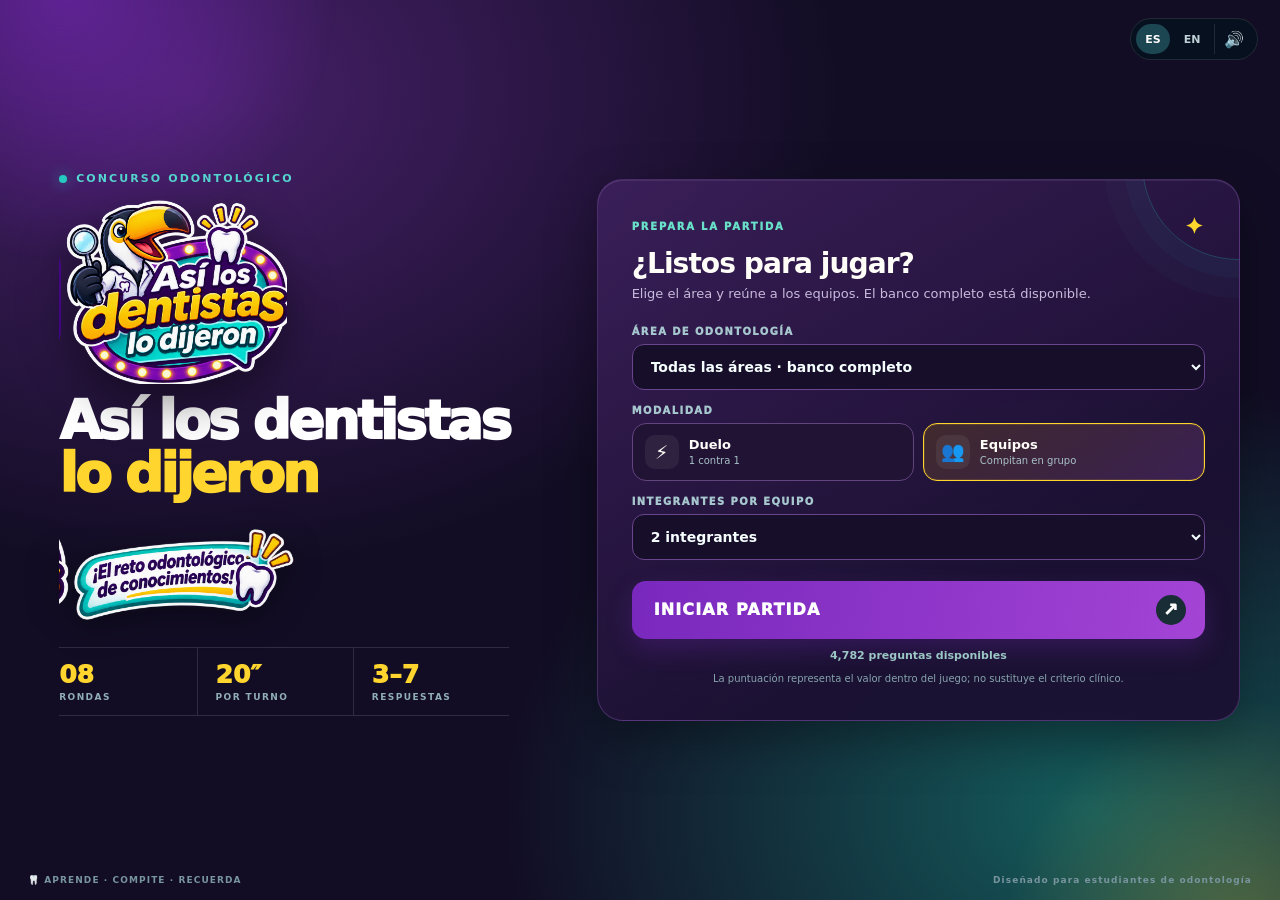
==== app/src/main/assets/index.html @ 3001913d "Use the integrated game faceoff controller" ====
<!doctype html>
<html lang="es">
<head>
  <meta charset="utf-8">
  <meta name="viewport" content="width=device-width,initial-scale=1,viewport-fit=cover">
  <meta name="theme-color" content="#071824">
  <title>Así los dentistas lo dijeron</title>
  <link rel="stylesheet" href="style.css">
</head>
<body>
  <div class="languageSwitch" aria-label="Idioma y narración">
    <button type="button" data-lang="es" aria-label="Español">ES</button>
    <button type="button" data-lang="en" aria-label="English">EN</button>
    <button id="voiceToggle" class="voiceToggle" type="button" aria-label="Activar o silenciar narradora" title="Narradora">🔊</button>
  </div>

  <main id="home" class="screen home simpleHome">
    <div class="homeGlow homeGlowOne" aria-hidden="true"></div>
    <div class="homeGlow homeGlowTwo" aria-hidden="true"></div>
    <div class="homeLayout">
      <section class="homeHero">
        <div class="brandTag"><span class="brandDot"></span> CONCURSO ODONTOLÓGICO</div>
        <img class="homeLogo" src="logo_tucan.png" alt="Así los dentistas lo dijeron">
        <h1 class="simpleTitle">Así los dentistas<br><em>lo dijeron</em></h1>
        <img class="brandSlogan" src="slogan_tucan.png" alt="¡El reto odontológico de conocimientos!">
        <div class="gameFacts">
          <div><strong>08</strong><span>RONDAS</span></div>
          <div><strong>20″</strong><span>POR TURNO</span></div>
          <div><strong>3–7</strong><span>RESPUESTAS</span></div>
        </div>
      </section>

      <section class="setupPanel" aria-labelledby="setupTitle">
        <div class="setupPanelTop">
          <span class="setupStep">PREPARA LA PARTIDA</span>
          <span class="setupSpark" aria-hidden="true">✦</span>
        </div>
        <h2 id="setupTitle">¿Listos para jugar?</h2>
        <p class="setupIntro">Elige el área y reúne a los equipos. El banco completo está disponible.</p>

        <label class="fieldLabel" for="setupCategory">ÁREA DE ODONTOLOGÍA</label>
        <select id="setupCategory" class="setupSelect">
          <option value="">Todas las áreas · banco completo</option>
        </select>

        <label class="fieldLabel">MODALIDAD</label>
        <div class="modeChoices" role="group" aria-label="Modalidad de juego">
          <button id="setupModeDuo" class="modeChoice" type="button" aria-pressed="false">
            <span class="modeIcon">⚡</span><span><b>Duelo</b><small>1 contra 1</small></span>
          </button>
          <button id="setupModeTeams" class="modeChoice selected" type="button" aria-pressed="true">
            <span class="modeIcon">👥</span><span><b>Equipos</b><small>Compitan en grupo</small></span>
          </button>
        </div>

        <div id="teamSizeControl" class="teamSizeControl">
          <label class="fieldLabel" for="setupTeamSize">INTEGRANTES POR EQUIPO</label>
          <select id="setupTeamSize" class="setupSelect">
            <option value="2" selected>2 integrantes</option>
            <option value="3">3 integrantes</option>
            <option value="4">4 integrantes</option>
            <option value="5">5 integrantes</option>
          </select>
        </div>

        <button id="simplePlay" class="simplePlay" type="button" disabled>
          <span>INICIAR PARTIDA</span><span class="playArrow" aria-hidden="true">↗</span>
        </button>
        <p id="poolSummary" class="poolSummary" aria-live="polite">Preparando banco de preguntas…</p>
        <p class="setupNote">La puntuación representa el valor dentro del juego; no sustituye el criterio clínico.</p>
      </section>
    </div>
    <div class="homeFooter"><span>🦷 APRENDE · COMPITE · RECUERDA</span><span>Diseñado para estudiantes de odontología</span></div>
  </main>

  <main id="game" class="screen gameScreen hidden" aria-live="polite">
    <header class="gameTopbar">
      <div class="miniBrand"><span class="miniTooth">🦷</span><span>ASÍ LOS DENTISTAS<br><b>LO DIJERON</b></span></div>
      <div class="roundInfo">
        <span id="round" class="roundPill">RONDA 1 · ×1</span>
        <span id="progress" class="progressPill">1 / 8</span>
        <span id="turn" class="turnPill">TURNO: EQUIPO 1</span>
      </div>
      <div class="topActions">
        <button id="next" class="nextRoundButton hidden" type="button" disabled>▶ SIGUIENTE RONDA</button>
        <button id="exitGame" class="exitGameBtn" type="button" aria-label="Salir de la partida">SALIR ×</button>
      </div>
    </header>

    <section class="board">
      <div class="questionRow">
        <div class="questionPanel">
          <div class="questionEyebrow"><span class="liveDot"></span> PREGUNTA DE LA RONDA</div>
          <h1 id="question" aria-live="polite"></h1>
        </div>
        <div class="scoreMeters">
          <div class="timerBox" title="Tiempo para responder">
            <span>TIEMPO</span><div><strong id="timer">20</strong><small>s</small></div>
            <i>ÚLTIMOS 10 s · CUENTA EN BITS</i>
          </div>
          <div class="bank" title="Puntos acumulados en esta ronda">
            <span>BANCO</span><strong id="bank">0</strong><small>PTS</small>
          </div>
        </div>
      </div>

      <div class="careoLaunchRow">
        <button id="startFaceoff" class="startFaceoffButton" type="button">▶ INICIAR RONDA</button>
        <span id="careoHint" class="careoHint" role="status">La narradora leerá la pregunta y comenzará el careo.</span>
      </div>

      <div id="answerEntry" class="answerEntry hidden">
        <div class="answerEntryTitle"><span class="answerIcon">✍</span><div><b>¡Es tu turno!</b><small>Escribe la respuesta o dicta con el micrófono.</small></div></div>
        <div class="answerInputRow">
          <input id="answerText" type="text" inputmode="text" autocomplete="off" placeholder="Escribe tu respuesta…" aria-label="Respuesta del equipo">
          <button id="answerSubmit" class="answerSubmit" type="button">RESPONDER</button>
          <button id="answerMic" class="answerMic" type="button" title="Responder por voz">🎤 VOZ</button>
        </div>
        <button id="teamBack" class="teamBack hidden" type="button">🤝 TEAM BACK · PONERSE DE ACUERDO</button>
        <div id="voiceRecognized" class="voiceRecognized hidden" aria-live="polite">
          <span id="voiceRecognizedText"></span>
          <div class="voiceConfirmActions">
            <button id="voiceConfirm" type="button">✓ CONFIRMAR</button>
            <button id="voiceRepeat" type="button">↻ REPETIR</button>
          </div>
        </div>
        <div id="answerFeedback" class="answerFeedback" aria-live="assertive"></div>
      </div>

      <div id="answers" class="answers" aria-label="Tablero de respuestas"></div>
      <div id="faceoff" class="faceoff hidden" aria-live="polite">
        <div class="faceoffCopy"><span class="faceoffKicker">⚡ CAREO EN CURSO</span><strong>¡Pulsa antes que el otro equipo!</strong><small>La narradora se detendrá al primer botón.</small></div>
        <div class="faceoffButtons">
          <button id="faceoffTeam1" type="button" aria-label="Botón de careo del equipo 1"><span>1</span><b>EQUIPO 1</b></button>
          <button id="faceoffTeam2" type="button" aria-label="Botón de careo del equipo 2"><span>2</span><b>EQUIPO 2</b></button>
        </div>
      </div>


      <aside id="learningCard" class="learningCard hidden" aria-live="polite">
        <span class="learningKicker">🧠 PARA RECORDAR</span>
        <strong id="learningAnswer"></strong>
        <p id="learningSource"></p>
      </aside>

      <div class="boardBottom">
        <div id="strikes" class="strikes" aria-label="Errores"></div>
        <button id="revealRemaining" class="revealRemaining hidden" type="button" disabled>👁 REVELAR RESPUESTAS RESTANTES</button>
      </div>
    </section>

    <footer class="scorebar">
      <section class="team teamOne"><div class="teamName">EQUIPO 1</div><strong id="s1">0</strong><small>PUNTOS</small></section>
      <section class="scoreCenter"><span>MARCADOR</span><b>VS</b><span>8 RONDAS</span></section>
      <section class="team teamTwo"><div class="teamName">EQUIPO 2</div><strong id="s2">0</strong><small>PUNTOS</small></section>
    </footer>
  </main>

  <div id="modal" class="modal hidden" role="dialog" aria-modal="true" aria-label="Resumen de partida">
    <div class="modalCard">
      <button id="closeModal" class="closeBtn" type="button" aria-label="Cerrar">×</button>
      <div id="modalContent"></div>
    </div>
  </div>
  <div id="strikeFlash" class="strikeFlash hidden" aria-hidden="true"><div>✖ ✖ ✖</div></div>

  <audio id="sndStart" src="sonido principal.mp3" preload="auto"></audio>
  <audio id="sndGood" src="good.mp3" preload="auto"></audio>
  <audio id="sndBad" src="error.mp3" preload="auto"></audio>
  <audio id="sndStrike1" src="primer strike.mp3" preload="auto"></audio>
  <audio id="sndStrike23" src="segundo y tercer strike.mp3" preload="auto"></audio>
  <audio id="sndFaceoff" src="faceoff_button.mp3" preload="auto"></audio>

  <script src="i18n.js"></script>
  <script src="narrator.js"></script>
  <script src="english_overrides_01.js"></script>
  <script src="english_overrides_02.js"></script>
  <script src="english_overrides_03.js"></script>
  <script src="english_overrides_03_011_020.js"></script>
  <script src="english_overrides_03_021_030.js"></script>
  <script src="english_overrides_03_031_040.js"></script>
  <script src="english_overrides_03_041_050.js"></script>
  <script src="english_overrides_03_051_075.js"></script>
  <script src="english_overrides_03_076_100.js"></script>
  <script src="english_overrides_04.js"></script>
  <script src="english_overrides_04_031_055.js"></script>
  <script src="english_overrides_04_056_080.js"></script>
  <script src="english_overrides_04_081_100.js"></script>
  <script src="english_overrides_05.js"></script>
  <script src="english_overrides_06.js"></script>
  <script src="english_auto_07_12.js"></script>
  <script src="english_auto_19_24.js"></script>
  <script src="english_auto_13_18.js"></script>
  <script src="english_auto_25_30.js"></script>
  <script src="english_auto_31.js"></script>
  <script src="english_auto_32_45.js"></script>
  <script src="english_auto_global_cleanup.js"></script>
  <script src="english_postprocess.js"></script>
  <script src="app.js"></script>
  <script src="performance.js"></script>
  <script src="flow_polish.js"></script>
  <script src="voice_polish.js"></script>
  <script src="stats.js"></script>
  <script src="achievements.js"></script>
</body>
</html>
---- app/src/main/assets/style.css ----
/* Así los dentistas lo dijeron · interfaz de partida */
:root{
  color-scheme:dark;
  --bg:#071824;
  --panel:#102b3a;
  --panel-soft:#153747;
  --line:#2b5665;
  --text:#f4fbfd;
  --muted:#a8c0c8;
  --cyan:#55d9df;
  --mint:#8ae5c2;
  --gold:#ffd36e;
  --red:#ff6a72;
  --blue:#4dc6e8;
  --shadow:0 18px 50px rgba(0,0,0,.28);
}
*{box-sizing:border-box;-webkit-tap-highlight-color:transparent}
html,body{margin:0;width:100%;height:100%;overflow:hidden;background:var(--bg);color:var(--text);font-family:Inter,ui-sans-serif,system-ui,-apple-system,"Segoe UI",Arial,sans-serif;user-select:none}
body{background:radial-gradient(ellipse at 15% 10%,#12394b 0,transparent 42%),radial-gradient(ellipse at 85% 90%,#173c43 0,transparent 38%),var(--bg)}
button,input,select{font:inherit;color:inherit}
button{cursor:pointer}
button:disabled{cursor:not-allowed;opacity:.48;filter:saturate(.55)}
.hidden{display:none!important}
.screen{width:100%;height:100%;min-height:0}
:focus-visible{outline:3px solid var(--gold);outline-offset:3px}

/* Inicio */
.home{position:relative;display:flex;align-items:center;justify-content:center;isolation:isolate;overflow:hidden}
.homeGlow{position:absolute;z-index:-1;border-radius:50%;filter:blur(4px);pointer-events:none}
.homeGlowOne{width:44vw;height:44vw;left:-17vw;top:-23vw;background:radial-gradient(circle,#1a7e88aa,transparent 68%)}
.homeGlowTwo{width:38vw;height:38vw;right:-16vw;bottom:-22vw;background:radial-gradient(circle,#c28a3b44,transparent 70%)}
.languageSwitch{position:absolute;z-index:20;right:22px;top:18px;display:flex;align-items:center;gap:5px;padding:5px;border:1px solid #ffffff1a;border-radius:999px;background:#06121dcc;backdrop-filter:blur(12px)}
.languageSwitch button{min-width:34px;height:30px;border:0;border-radius:999px;background:transparent;color:#bfd1d8;font-size:11px;font-weight:900}
.languageSwitch button[data-lang="es"]{background:#1c4652;color:#fff}
.languageSwitch .voiceToggle{min-width:38px;font-size:16px;border-left:1px solid #ffffff1b;border-radius:0 999px 999px 0}
.homeLayout{width:min(1180px,calc(100% - 56px));height:min(760px,calc(100% - 70px));display:grid;grid-template-columns:minmax(0,1.05fr) minmax(370px,.82fr);align-items:center;gap:clamp(24px,5vw,72px);padding:28px 0}
.homeHero{padding:12px 0 28px;min-width:0}
.brandTag{display:inline-flex;align-items:center;gap:9px;color:#94c8cf;font-size:11px;font-weight:900;letter-spacing:.19em}
.brandDot,.liveDot{width:8px;height:8px;border-radius:50%;background:var(--mint);box-shadow:0 0 14px #8ae5c2a8}
.homeLogo{display:block;width:min(100%,310px);height:auto;max-height:185px;object-fit:contain;object-position:left center;margin:12px 0 10px;filter:drop-shadow(0 16px 24px #0007)}
.simpleTitle{margin:0;color:#fff;font-size:clamp(34px,4.2vw,62px);line-height:.99;letter-spacing:-.055em;font-weight:1000}
.simpleTitle em{font-style:normal;color:var(--gold)}
.simpleSubtitle{max-width:480px;margin:17px 0 28px;color:#b6cbd1;font-size:clamp(14px,1.45vw,18px);line-height:1.55}
.brandSlogan{display:block;width:min(420px,100%);max-height:105px;object-fit:contain;object-position:left center;margin:16px 0 26px;filter:drop-shadow(0 8px 16px #0005)}
.gameFacts{display:flex;gap:0;max-width:450px;border-top:1px solid #ffffff20;border-bottom:1px solid #ffffff20}
.gameFacts>div{flex:1;padding:13px 18px 13px 0}
.gameFacts>div+div{border-left:1px solid #ffffff20;padding-left:18px}
.gameFacts strong{display:block;color:var(--gold);font-size:25px;font-weight:1000;line-height:1.1}
.gameFacts span{display:block;margin-top:4px;color:#91aeb7;font-size:9px;font-weight:900;letter-spacing:.16em}
.setupPanel{position:relative;min-width:0;padding:clamp(22px,3vw,34px);border:1px solid #6bc9cc44;border-radius:26px;background:linear-gradient(150deg,#16394aee,#0c2432f2 70%);box-shadow:var(--shadow),inset 0 1px #ffffff13;overflow:hidden}
.setupPanel:before{content:"";position:absolute;width:190px;height:190px;right:-95px;top:-112px;border:1px solid #55d9df44;border-radius:50%;box-shadow:0 0 0 18px #55d9df09,0 0 0 38px #55d9df06}
.setupPanelTop{display:flex;align-items:center;justify-content:space-between;color:var(--mint);font-size:10px;font-weight:1000;letter-spacing:.18em}
.setupSpark{color:var(--gold);font-size:22px}
.setupPanel h2{margin:8px 0 5px;font-size:clamp(22px,2.2vw,30px);letter-spacing:-.035em}
.setupIntro{margin:0 0 22px;color:var(--muted);font-size:13px;line-height:1.45}
.fieldLabel{display:block;margin:15px 0 7px;color:#a7c7ce;font-size:10px;font-weight:1000;letter-spacing:.14em}
.setupSelect{width:100%;min-height:46px;padding:0 14px;border:1px solid #3b6875;border-radius:12px;background:#081d29;color:#f6ffff;font-size:14px;font-weight:700;outline:none}
.setupSelect:focus{border-color:var(--cyan);box-shadow:0 0 0 3px #55d9df20}
.modeChoices{display:grid;grid-template-columns:1fr 1fr;gap:9px}
.modeChoice{display:flex;align-items:center;gap:10px;min-height:58px;padding:9px 12px;border:1px solid #42616b;border-radius:14px;background:#0a202c;text-align:left;transition:transform .16s,border-color .16s,background .16s}
.modeChoice:active{transform:scale(.98)}
.modeChoice.selected{border-color:var(--gold);background:linear-gradient(145deg,#59472266,#1b3741);box-shadow:inset 0 0 0 1px #ffd36e22}
.modeIcon{display:grid;place-items:center;width:34px;height:34px;border-radius:10px;background:#ffffff10;font-size:19px}
.modeChoice b,.modeChoice small{display:block}
.modeChoice b{font-size:13px}
.modeChoice small{margin-top:3px;color:#a9c1c9;font-size:10px}
.teamSizeControl[hidden]{display:none}
.simplePlay{display:flex;align-items:center;justify-content:space-between;width:100%;min-height:58px;margin-top:21px;padding:0 19px 0 22px;border:0;border-radius:14px;background:linear-gradient(100deg,#f35f66,#ec8552);box-shadow:0 10px 25px #f35f6633;color:#1a1920;font-weight:1000;letter-spacing:.07em;transition:transform .16s,filter .16s}
.simplePlay:not(:disabled):hover{filter:brightness(1.08);transform:translateY(-2px)}
.simplePlay:active{transform:translateY(1px)}
.simplePlay:disabled{background:#50636a;color:#c0ced1;box-shadow:none;opacity:.65}
.playArrow{display:grid;place-items:center;width:30px;height:30px;border-radius:50%;background:#182d35;color:#fff;font-size:18px}
.poolSummary{margin:10px 0 0;color:#9bc7c5;text-align:center;font-size:11px;font-weight:800}
.setupNote{margin:10px 0 0;color:#87a4ae;text-align:center;font-size:10px;line-height:1.4}
.homeFooter{position:absolute;left:28px;right:28px;bottom:15px;display:flex;justify-content:space-between;color:#78959f;font-size:9px;font-weight:900;letter-spacing:.12em}

/* Pantalla de juego */
.gameScreen{display:grid;grid-template-rows:auto minmax(0,1fr) auto;gap:0;background:radial-gradient(ellipse at 50% 0,#16415266,transparent 60%),#081b28}
.gameTopbar{display:flex;align-items:center;justify-content:space-between;gap:14px;min-height:62px;padding:8px clamp(14px,2.6vw,34px);border-bottom:1px solid #ffffff15;background:#06141fd9}
.miniBrand{display:flex;align-items:center;gap:9px;min-width:145px;color:#9cb9c2;font-size:9px;line-height:1.25;letter-spacing:.14em}
.miniBrand b{color:#fff;font-size:11px}
.miniTooth{display:grid;place-items:center;width:38px;height:38px;border:1px solid #55d9df55;border-radius:12px;background:#123b48;font-size:20px}
.roundInfo{display:flex;align-items:center;justify-content:center;gap:8px;flex-wrap:wrap}
.roundInfo>span{display:inline-flex;align-items:center;min-height:30px;padding:0 12px;border:1px solid #ffffff1b;border-radius:999px;background:#ffffff09;color:#c8dbe0;font-size:10px;font-weight:900;letter-spacing:.05em}
.roundInfo .roundPill{border-color:#ffd36e66;background:#5b482033;color:var(--gold)}
.roundInfo .progressPill{color:#9fe9e4}
.roundInfo .turnPill{border-color:#55d9df33;color:#fff}
.topActions{display:flex;justify-content:flex-end;align-items:center;gap:8px;min-width:145px}
.exitGameBtn,.nextRoundButton{min-height:36px;padding:0 13px;border:1px solid #ffffff24;border-radius:10px;background:#ffffff0b;color:#c1d7dd;font-size:10px;font-weight:1000;letter-spacing:.09em}
.exitGameBtn:hover{border-color:#ff6a72;color:#ffb6ba}
.nextRoundButton{border-color:#ffd36e88;background:#ffd36e;color:#15212a}
.board{width:min(1240px,calc(100% - 40px));min-height:0;margin:0 auto;padding:clamp(12px,1.7vh,20px) 0 10px;display:flex;flex-direction:column;gap:clamp(8px,1.3vh,14px);overflow-y:auto;overscroll-behavior:contain}
.questionRow{display:grid;grid-template-columns:minmax(0,1fr) auto;align-items:stretch;gap:14px}
.questionPanel{display:flex;flex-direction:column;justify-content:center;min-height:116px;padding:15px 22px;border:1px solid #32606b;border-radius:18px;background:linear-gradient(115deg,#123646,#102b38 68%,#12313a);box-shadow:inset 0 1px #ffffff10}
.questionEyebrow{display:flex;align-items:center;gap:8px;color:#91c9c9;font-size:9px;font-weight:1000;letter-spacing:.17em}
.liveDot{width:6px;height:6px}
#question{margin:9px 0 0;min-height:1.3em;color:#fff;font-size:clamp(22px,2.7vw,38px);font-weight:900;line-height:1.13;letter-spacing:-.035em}
#question:empty:before{content:"La pregunta aparecerá cuando inicie el narrador";color:#6f939e;font-size:clamp(16px,1.7vw,22px);font-weight:700;letter-spacing:-.015em}
.scoreMeters{display:flex;gap:9px}
.timerBox,.bank{display:flex;flex-direction:column;align-items:center;justify-content:center;min-width:94px;padding:10px 12px;border:1px solid #ffffff1c;border-radius:16px;background:#102b38;text-align:center}
.timerBox>span,.bank>span{color:#90adb6;font-size:9px;font-weight:1000;letter-spacing:.16em}
.timerBox>div{display:flex;align-items:baseline;gap:3px;margin:1px 0}
.timerBox strong{color:#fff;font-size:clamp(28px,3vw,39px);font-weight:1000;line-height:1}
.timerBox small{color:#99b7bf;font-weight:900}
.timerBox i{color:#7fa7af;font-size:7px;font-style:normal;font-weight:900;letter-spacing:.08em;white-space:nowrap}
.timerBox.urgent{border-color:#ff6a72;background:#54252f;animation:timerUrgent .55s infinite alternate}
.timerBox.urgent strong{color:#ffb8a8}
.timerBox.paused{opacity:.5}
@keyframes timerUrgent{to{box-shadow:0 0 20px #ff6a7255}}
.bank{min-width:88px;border-color:#ffd36e44;background:linear-gradient(155deg,#55451d,#1c302e)}
.bank>strong{margin-top:3px;color:var(--gold);font-size:34px;font-weight:1000;line-height:1}
.bank>small{color:#bda66c;font-size:8px;font-weight:900;letter-spacing:.15em}
.bank.bump{animation:bankBump .34s ease-out}
@keyframes bankBump{50%{transform:scale(1.07)}}
.bankGain{box-shadow:0 0 22px #ffd36e33}
.bankDrop{box-shadow:0 0 22px #ff6a7255}
.careoLaunchRow{display:flex;align-items:center;gap:12px;min-height:42px}
.startFaceoffButton{min-height:42px;padding:0 20px;border:0;border-radius:12px;background:linear-gradient(100deg,#ffd36e,#f2a95a);color:#1c2830;font-size:12px;font-weight:1000;letter-spacing:.06em;box-shadow:0 7px 18px #ffd36e24}
.startFaceoffButton:not(:disabled):hover{filter:brightness(1.08);transform:translateY(-1px)}
.careoHint{color:#9ab5bd;font-size:11px}
.faceoff{display:flex;align-items:center;justify-content:space-between;gap:16px;padding:13px 16px;border:1px solid #e6b75b66;border-radius:17px;background:linear-gradient(105deg,#42351e,#183442 70%);box-shadow:0 8px 24px #0003}
.faceoffCopy{display:flex;flex:1;flex-direction:column;gap:3px;min-width:180px}
.faceoffKicker{color:var(--gold);font-size:9px;font-weight:1000;letter-spacing:.16em}
.faceoffCopy strong{font-size:16px}
.faceoffCopy small{color:#aec2c7;font-size:10px}
.faceoffQuestion{display:none;color:#fff;font-size:13px;font-weight:750;line-height:1.3}
.faceoffButtons{display:grid;flex:1.3;grid-template-columns:1fr 1fr;gap:8px}
.faceoffButtons button{min-height:48px;display:flex;align-items:center;justify-content:center;gap:8px;padding:7px 10px;border:1px solid #ffb1a066;border-radius:12px;background:linear-gradient(145deg,#c84850,#8b2537);color:#fff;font-size:11px;font-weight:1000;letter-spacing:.04em;box-shadow:inset 0 1px #ffffff2a,0 6px 14px #0003}
.faceoffButtons button+button{border-color:#87dced88;background:linear-gradient(145deg,#277e9f,#14506d)}
.faceoffButtons button span{display:grid;place-items:center;width:25px;height:25px;border-radius:50%;background:#081a2b55;font-size:13px}
.faceoffButtons button:active{transform:scale(.98)}
.answerEntry{display:grid;gap:8px;padding:12px 15px;border:1px solid #55d9df66;border-radius:16px;background:#103442;box-shadow:0 8px 24px #0002}
.answerEntryTitle{display:flex;align-items:center;gap:9px}
.answerIcon{display:grid;place-items:center;width:32px;height:32px;border-radius:10px;background:#55d9df1c;color:var(--cyan);font-size:18px}
.answerEntryTitle b,.answerEntryTitle small{display:block}
.answerEntryTitle b{font-size:14px}
.answerEntryTitle small{margin-top:2px;color:#9ebbc2;font-size:10px}
.answerInputRow{display:grid;grid-template-columns:minmax(0,1fr) auto auto;gap:8px}
#answerText{width:100%;min-width:0;min-height:44px;padding:0 14px;border:1px solid #47727d;border-radius:11px;background:#071e2a;color:#fff;font-size:14px;user-select:text}
#answerText::placeholder{color:#77939d}
#answerText:focus{border-color:var(--cyan);outline:0;box-shadow:0 0 0 3px #55d9df20}
.answerSubmit,.answerMic,.teamBack{min-height:44px;padding:0 14px;border:0;border-radius:11px;font-size:10px;font-weight:1000;letter-spacing:.05em}
.answerSubmit{background:var(--mint);color:#102b32}
.answerMic{border:1px solid #57aebb;background:#164b59;color:#e5feff}
.answerMic:disabled,.answerSubmit:disabled{opacity:.4}
.teamBack{justify-self:start;border:1px solid #eacb72;background:#4a3c1d;color:#ffe8a2}
.answerFeedback{min-height:0;color:#b9d3d8;font-size:12px;font-weight:850}
.answerFeedback:empty{display:none}
.answerFeedback.correctFeedback,.answerFeedback.correct{color:#8ae5c2}
.answerFeedback.errorFeedback,.answerFeedback.wrong{color:#ff9195}
.answerFeedback.hint{color:#f0cc80}
.answerFeedback.ambiguous{color:#f0cc80}
.answers{display:grid;grid-template-columns:repeat(2,minmax(0,1fr));gap:8px;min-height:0}
.answer{position:relative;display:grid;grid-template-columns:32px minmax(0,1fr) auto;align-items:center;gap:10px;min-height:47px;padding:7px 13px;border:1px solid #2c5665;border-radius:12px;background:linear-gradient(100deg,#112f3e,#0d2633);color:#effbfc;text-align:left;box-shadow:inset 0 1px #ffffff0c;cursor:default}
.answer .num{display:grid;place-items:center;width:28px;height:28px;border-radius:8px;background:#214653;color:#a6d4d8;font-size:11px;font-weight:1000}
.answer .txt{overflow:hidden;color:#f4fbfd;font-size:clamp(11px,1.15vw,14px);font-weight:850;text-overflow:ellipsis}
.answer .pts{padding-left:9px;color:#ffd36e;font-size:11px;font-weight:1000}
.answer.covered{border-style:dashed;border-color:#3e6270;background:linear-gradient(100deg,#173746,#102d3a)}
.answer.covered .txt,.answer.covered .pts{visibility:hidden}
.answer.covered .num{background:#204b59;color:#b6e6e6}
.answer.revealed{border-color:#59bca0;background:linear-gradient(100deg,#124c45,#133d42);box-shadow:inset 0 0 0 1px #77e2bf22,0 5px 16px #0002}
.answer.revealed .num{background:#2b7664;color:#ddfff2}
.answer.revealed .pts{color:#aaf1cf}
.learningCard{display:grid;grid-template-columns:auto minmax(120px,.8fr) minmax(0,2fr);align-items:center;gap:12px;padding:10px 14px;border:1px solid #58bfa05e;border-radius:13px;background:linear-gradient(100deg,#123c3a,#102f3a);animation:learnIn .25s ease-out}
.learningKicker{color:#9ce9c7;font-size:9px;font-weight:1000;letter-spacing:.13em;white-space:nowrap}
#learningAnswer{color:#f4fff8;font-size:12px}
#learningSource{margin:0;color:#b3ccc8;font-size:10px;line-height:1.35}
@keyframes learnIn{from{opacity:0;transform:translateY(5px)}to{opacity:1;transform:none}}
.boardBottom{display:flex;align-items:center;justify-content:space-between;gap:10px;min-height:26px}
.strikes{color:#ff7b80;font-size:19px;font-weight:1000;letter-spacing:.14em}
.revealRemaining{min-height:32px;padding:0 12px;border:1px solid #84adba;border-radius:9px;background:#153e4a;color:#d3f3f4;font-size:9px;font-weight:1000;letter-spacing:.06em}
.scorebar{display:grid;grid-template-columns:minmax(0,1fr) 110px minmax(0,1fr);align-items:stretch;gap:8px;padding:8px clamp(14px,3vw,40px) max(8px,env(safe-area-inset-bottom));border-top:1px solid #ffffff17;background:#06151f}
.team{display:grid;grid-template-columns:minmax(0,1fr) auto;grid-template-rows:auto auto;align-items:center;column-gap:12px;min-height:66px;padding:7px 18px;border:1px solid #ffffff1b;border-radius:14px;background:#102b39;transition:border-color .2s,box-shadow .2s,transform .2s}
.teamOne{border-left:4px solid #f16b70}
.teamTwo{border-right:4px solid #51c7e2}
.team.active{border-color:#ffd36e88;box-shadow:0 0 20px #ffd36e18;transform:translateY(-2px)}
.team.steal{box-shadow:0 0 24px #ffd36e35}
.teamName{grid-column:1;grid-row:1/3;color:#e9f6f7;font-size:12px;font-weight:1000;letter-spacing:.1em}
.team strong{grid-column:2;grid-row:1/3;color:#fff;font-size:29px;font-weight:1000;line-height:1}
.team small{display:none}
.scoreCenter{display:flex;flex-direction:column;align-items:center;justify-content:center;gap:3px;color:#829ea7;font-size:8px;font-weight:1000;letter-spacing:.16em}
.scoreCenter b{color:var(--gold);font-size:18px}
.team.flowTeamWin{animation:teamWin .5s ease}
@keyframes teamWin{50%{transform:scale(1.025);box-shadow:0 0 25px #ffd36e55}}

/* Ventana de resultado final: un único resumen, no un menú de opciones */
.modal{position:fixed;inset:0;z-index:10000;display:flex;align-items:center;justify-content:center;padding:20px;background:#020d15c9;backdrop-filter:blur(8px)}
.modalCard{position:relative;width:min(560px,94vw);max-height:88vh;overflow:auto;padding:30px;border:1px solid #5ecbd077;border-radius:22px;background:linear-gradient(145deg,#153848,#0b2330);box-shadow:0 24px 80px #0009}
.modalCard h2{margin:0 35px 10px 0;color:#fff;font-size:clamp(22px,3vw,30px);line-height:1.1}
.modalCard p{color:#bdd1d6;font-size:14px;line-height:1.5}
.modalCard b{color:var(--gold)}
.closeBtn{position:absolute;right:14px;top:14px;width:34px;height:34px;border:1px solid #ffffff2c;border-radius:50%;background:#ffffff0b;color:#fff;font-size:22px;line-height:1}
.menuStack{display:flex;gap:10px;margin-top:20px;flex-wrap:wrap}
.menuStack button{flex:1;min-height:44px;padding:8px 14px;border:1px solid #ffd36e88;border-radius:10px;background:#ffd36e;color:#1b2a31;font-size:11px;font-weight:1000}
.menuStack button+button{border-color:#4c7785;background:#173d4b;color:#e5f7f8}

/* Transiciones y respuesta audiovisual */
.strikeFlash{position:fixed;inset:0;z-index:9000;display:grid;place-items:center;background:#290c18a8;pointer-events:none}
.strikeFlash>div{color:#ff7a7e;font-size:clamp(48px,9vw,110px);font-weight:1000;letter-spacing:.2em;text-shadow:0 0 40px #ff4646;animation:strikesIn .45s ease}
@keyframes strikesIn{from{opacity:0;transform:scale(1.6)}to{opacity:1;transform:scale(1)}}
.roundTransition{position:fixed;inset:0;z-index:8000;display:grid;place-items:center;background:#061824eF;animation:transitionIn .22s ease}
.roundTransition.hide{opacity:0;transition:opacity .3s}
.roundTransitionCard{display:flex;align-items:center;gap:22px;padding:18px 30px;border:1px solid #ffd36e66;border-radius:22px;background:linear-gradient(140deg,#183a47,#332a1b);box-shadow:0 20px 60px #0008}
.roundTransitionVisual{position:relative;width:86px;height:86px;display:grid;place-items:center}
.roundTransitionGif{position:absolute;inset:0;width:100%;height:100%;object-fit:contain;opacity:.35}
.roundTransitionNumber{position:relative;color:var(--gold);font-size:55px;font-weight:1000}
.roundTransitionInfo{display:flex;flex-direction:column;gap:2px}
.roundTransitionInfo span{color:#b2cbd0;font-size:11px;font-weight:1000;letter-spacing:.16em}
.roundTransitionInfo strong{color:#fff;font-size:35px;line-height:1}
.roundTransitionInfo small{color:var(--gold);font-size:9px;font-weight:1000;letter-spacing:.16em}
@keyframes transitionIn{from{opacity:0}to{opacity:1}}
.pointsFloat{position:absolute;left:50%;top:-8px;z-index:3;color:var(--gold);font-size:21px;font-weight:1000;opacity:0;transform:translate(-50%,10px);pointer-events:none}
.pointsFloat.show{opacity:1;transform:translate(-50%,-16px);transition:all .65s ease}
.roundPointsAward{position:fixed;left:50%;top:22%;z-index:8500;display:flex;flex-direction:column;align-items:center;gap:4px;padding:14px 24px;border:1px solid #ffd36e88;border-radius:18px;background:#152c35;box-shadow:0 16px 50px #0009;opacity:0;transform:translate(-50%,12px);transition:all .25s}
.roundPointsAward.show{opacity:1;transform:translate(-50%,0)}
.roundPointsAward strong{color:var(--gold);font-size:30px;font-weight:1000}
.roundPointsAward span{color:#e6f5f5;font-size:11px;font-weight:900}
.turnPulse{animation:turnPulse .35s ease}
@keyframes turnPulse{50%{transform:scale(1.04)}}
.countdownPulse{animation:countPulse .3s ease}
@keyframes countPulse{50%{transform:scale(1.12);color:var(--gold)}}
.correctFeedback{color:var(--mint)!important}
.correctPulse{animation:correctPulse .45s ease}
.errorPulse{animation:errorPulse .35s ease}
@keyframes correctPulse{50%{transform:scale(1.04);text-shadow:0 0 14px #8ae5c2aa}}
@keyframes errorPulse{25%,75%{transform:translateX(-3px)}50%{transform:translateX(3px)}}

/* Ajustes para teléfonos, tabletas y WebView Android apaisado */
@media(max-width:850px){
  .homeLayout{grid-template-columns:minmax(0,1fr) minmax(330px,.9fr);gap:22px;width:calc(100% - 34px)}
  .homeLogo{width:230px;max-height:130px}
  .simpleTitle{font-size:clamp(32px,5vw,48px)}
  .setupPanel{padding:20px}
  .faceoff{grid-template-columns:1fr 1.2fr;gap:8px}
  .faceoffButtons{width:100%;flex:none}
}
@media(max-width:640px){
  html,body{overflow:auto}
  .home{min-height:100%;height:auto;overflow-y:auto;padding:70px 0 46px}
  .languageSwitch{right:12px;top:10px}
  .homeLayout{height:auto;display:flex;flex-direction:column;align-items:stretch;width:calc(100% - 30px);gap:14px;padding:12px 0}
  .homeHero{padding:8px 8px 0}
  .homeLogo{width:155px;max-height:92px;margin:8px 0}
  .simpleTitle{font-size:37px}
  .simpleSubtitle{margin:10px 0 14px;font-size:13px}
  .gameFacts>div{padding-top:8px;padding-bottom:8px}
  .gameFacts strong{font-size:20px}
  .setupPanel{padding:18px;border-radius:20px}
  .homeFooter{left:14px;right:14px;bottom:10px;font-size:7px}
  .gameScreen{height:100dvh;min-height:100dvh;grid-template-rows:auto minmax(0,1fr) auto}
  .gameTopbar{min-height:54px;padding:7px 10px;gap:6px}
  .miniBrand{min-width:0;font-size:7px}
  .miniTooth{width:31px;height:31px;font-size:16px}
  .roundInfo{gap:4px}
  .roundInfo>span{min-height:26px;padding:0 7px;font-size:8px}
  .topActions{min-width:0}
  .exitGameBtn,.nextRoundButton{min-height:31px;padding:0 8px;font-size:8px}
  .board{width:calc(100% - 20px);padding:9px 0;gap:8px}
  .questionRow{grid-template-columns:1fr;gap:7px}
  .questionPanel{min-height:90px;padding:12px 14px}
  #question{font-size:23px}
  .scoreMeters{justify-content:flex-end}
  .timerBox,.bank{min-width:76px;flex-direction:row;gap:8px;padding:6px 9px}
  .timerBox>div{margin:0}
  .timerBox strong,.bank>strong{font-size:24px}
  .timerBox i{display:none}
  .bank{min-width:85px}
  .bank>small{display:none}
  .careoLaunchRow{gap:8px;flex-wrap:wrap}
  .startFaceoffButton{min-height:38px;padding:0 12px;font-size:10px}
  .careoHint{font-size:9px}
  .faceoff{flex-direction:column;align-items:stretch;padding:10px;gap:7px}
  .faceoffQuestion{font-size:11px}
  .faceoffButtons button{min-height:40px;font-size:9px}
  .answerInputRow{grid-template-columns:minmax(0,1fr) auto}
  #answerText{grid-column:1/-1;min-height:40px}
  .answerSubmit,.answerMic{min-height:38px}
  .answers{gap:6px}
  .answer{grid-template-columns:25px minmax(0,1fr) auto;gap:6px;min-height:40px;padding:5px 7px}
  .answer .num{width:23px;height:23px;font-size:9px}
  .answer .txt{font-size:10px}
  .answer .pts{font-size:9px}
  .learningCard{grid-template-columns:1fr;gap:4px;padding:8px 10px}
  .learningKicker{font-size:8px}
  .learningCard #learningSource{font-size:9px}
  .scorebar{grid-template-columns:1fr 48px 1fr;padding:6px 8px max(6px,env(safe-area-inset-bottom));gap:5px}
  .team{min-height:49px;padding:5px 8px}
  .teamName{font-size:9px}
  .team strong{font-size:22px}
  .scoreCenter span{font-size:6px}
  .scoreCenter b{font-size:14px}
}
@media(max-height:520px) and (min-width:641px){
  .home{align-items:flex-start;overflow-y:auto}
  .homeLayout{height:auto;min-height:100%;align-items:center;padding:54px 0 26px;gap:16px}
  .homeHero{padding:0}
  .homeLogo{width:175px;max-height:95px;margin:5px 0}
  .simpleTitle{font-size:clamp(30px,3.5vw,42px)}
  .simpleSubtitle{margin:8px 0 12px;font-size:12px}
  .gameFacts>div{padding-top:8px;padding-bottom:8px}
  .gameFacts strong{font-size:20px}
  .setupPanel{padding:15px 18px}
  .setupIntro{margin-bottom:8px;font-size:11px}
  .fieldLabel{margin:8px 0 5px}
  .setupSelect{min-height:38px;font-size:12px}
  .modeChoice{min-height:45px;padding:6px 9px}
  .simplePlay{min-height:46px;margin-top:11px}
  .poolSummary,.setupNote{margin-top:6px;font-size:9px}
  .homeFooter{position:relative;left:auto;right:auto;bottom:auto;width:calc(100% - 56px);margin:0 28px 10px}
}
@media(max-height:650px) and (min-width:641px){
  .gameTopbar{min-height:52px}
  .board{padding-top:7px;padding-bottom:6px;gap:7px}
  .questionPanel{min-height:82px;padding:10px 16px}
  #question{font-size:clamp(19px,2.2vw,29px);margin-top:5px}
  .timerBox,.bank{padding:6px 9px}
  .timerBox strong,.bank>strong{font-size:27px}
  .startFaceoffButton{min-height:36px}
  .faceoff{padding:8px 12px}
  .faceoffButtons button{min-height:40px}
  .answerEntry{padding:8px 12px;gap:5px}
  .answerEntryTitle .answerIcon{width:26px;height:26px}
  #answerText,.answerSubmit,.answerMic{min-height:36px}
  .answer{min-height:37px;padding:5px 9px}
  .scorebar{padding-top:5px;padding-bottom:5px}
  .team{min-height:52px}
}
@media(prefers-reduced-motion:reduce){
  *,*::before,*::after{scroll-behavior:auto!important;animation-duration:.01ms!important;animation-iteration-count:1!important;transition-duration:.01ms!important}
}

/* Layout fixes based on landscape Android screenshots */
@media (min-width: 851px) {
  .homeLayout {
    width: min(1480px, calc(100% - 80px));
    height: min(820px, calc(100% - 86px));
    grid-template-columns: minmax(0, .88fr) minmax(420px, 1.12fr);
    gap: clamp(28px, 4vw, 64px);
    margin-inline: auto;
  }
  .homeHero { min-width: 0; padding-left: clamp(0px, 1.5vw, 24px); }
  .homeLogo { width: min(100%, 340px); }
  .setupPanel { width: 100%; max-width: 720px; justify-self: center; }
}
body.game-active .languageSwitch { display: none !important; }


/* Identidad cromática Tucán: plum, turquesa, amarillo y naranja */
:root{
 color-scheme:dark;
 --bg:#120d24;--panel:#2b1747;--panel-soft:#3a205b;--line:#65418b;
 --text:#fffdf8;--muted:#d2c5e3;--cyan:#25c9c0;--mint:#69e0c8;
 --gold:#ffd52e;--red:#ff6a72;--blue:#ff8a00;
 --purple:#7928bd;--shadow:0 18px 50px rgba(0,0,0,.34)
}
html,body{background-color:var(--bg)}
body{background:radial-gradient(ellipse at 15% 10%,#49216c 0,transparent 42%),radial-gradient(ellipse at 85% 90%,#145b5b 0,transparent 38%),var(--bg)}
.homeGlowOne{background:radial-gradient(circle,#7928bd99,transparent 68%)}
.homeGlowTwo{background:radial-gradient(circle,#ffd52e44,transparent 70%)}
.brandTag{color:#55d6d0}
.brandDot,.liveDot{background:var(--cyan);box-shadow:0 0 14px #25c9c0a8}
.simpleTitle em,.gameFacts strong,.bank>strong,.scoreCenter b{color:var(--gold)}
.setupPanel{border-color:#9a63c655;background:linear-gradient(150deg,#3c205bee,#1b1032f2 70%)}
.setupPanel:before{border-color:#25c9c044;box-shadow:0 0 0 18px #25c9c009,0 0 0 38px #25c9c006}
.setupPanelTop,.answerFeedback.correctFeedback,.answerFeedback.correct{color:var(--mint)}
.setupSelect{border-color:#68458d;background:#170e29}
.setupSelect:focus,#answerText:focus{border-color:var(--cyan);box-shadow:0 0 0 3px #25c9c020}
.modeChoice{border-color:#62447e;background:#211334}
.modeChoice.selected{border-color:var(--gold);background:linear-gradient(145deg,#6b4a1666,#3b2053);box-shadow:inset 0 0 0 1px #ffd52e22}
.simplePlay{background:linear-gradient(100deg,#7928bd,#a344d5);color:#fff;box-shadow:0 10px 25px #7928bd44}
.simplePlay:disabled{background:#554c61;color:#d0c8d8}
.gameScreen{background:radial-gradient(ellipse at 50% 0,#54247a66,transparent 60%),#160d27}
.gameTopbar,.scorebar{background:#10091ed9;border-color:#ffffff18}
.miniBrand{color:#c7b5dc}
.miniTooth{border-color:#25c9c055;background:#2d1850}
.questionPanel{border-color:#65418b;background:linear-gradient(115deg,#3a2055,#241339 68%,#2c1746)}
.questionEyebrow{color:#62d8d0}
.timerBox,.bank{background:#2a1741}
.bank{border-color:#ffd52e55;background:linear-gradient(155deg,#694a16,#2b1741)}
.careoHint,.setupIntro{color:#c9badc}
.startFaceoffButton{background:linear-gradient(100deg,#ffd52e,#ff9d00);color:#261333}
.faceoff{border-color:#ffd52e66;background:linear-gradient(105deg,#4b3519,#2a1741 70%)}
.faceoffButtons button{border-color:#ffb1a066;background:linear-gradient(145deg,#a52c50,#67203f)}
.faceoffButtons button+button{border-color:#75e1db88;background:linear-gradient(145deg,#168e91,#14505b)}
.answerEntry{border-color:#25c9c066;background:#2b1744}
.answerIcon{background:#25c9c01c;color:var(--cyan)}
#answerText{border-color:#67478a;background:#170e29}
.answerSubmit{background:var(--mint);color:#102b32}
.answerMic{border-color:#25aaa8;background:#174b58}
.team{background:#2b1741}
.teamOne{border-left-color:#ff9d00}
.teamTwo{border-right-color:#25c9c0}
.team.active{border-color:#ffd52e88;box-shadow:0 0 20px #ffd52e18}
.modalCard{border-color:#25c9c077;background:linear-gradient(145deg,#3b2055,#1b1032)}
.roundTransition{background:#120d24ef}
.roundTransitionCard{border-color:#ffd52e66;background:linear-gradient(140deg,#3b2055,#4a3218)}
.roundTransitionInfo small{color:var(--gold)}
.menuStack button{border-color:#ffd52e88;background:#ffd52e;color:#241332}
.menuStack button+button{border-color:#25c9c066;background:#2d1850;color:#f4eaff}


/* Inicio en pantallas apaisadas compactas: evitar que el footer compita
   con el contenido en la misma fila y ordenar el formulario en dos columnas. */
@media (max-height: 520px) and (min-width: 641px) {
  .home {
    flex-direction: column;
    align-items: center;
    justify-content: space-between;
    overflow-x: hidden;
    overflow-y: auto;
    padding: 42px 0 6px;
  }

  .homeLayout {
    flex: 1 0 auto;
    width: min(1440px, calc(100% - 64px));
    height: auto;
    min-height: 0;
    grid-template-columns: minmax(250px, .72fr) minmax(440px, 1.28fr);
    align-items: center;
    gap: clamp(20px, 3vw, 40px);
    padding: 4px 0 8px;
    margin-inline: auto;
  }

  .homeHero {
    min-width: 0;
    padding: 0;
  }

  .homeLogo {
    width: min(100%, 180px);
    max-height: 90px;
    margin: 5px 0;
  }

  .simpleTitle {
    font-size: clamp(27px, 3.5vw, 39px);
    line-height: 1;
  }

  .brandSlogan {
    width: min(100%, 270px);
    max-height: 62px;
    margin: 8px 0 12px;
  }

  .gameFacts {
    max-width: 340px;
  }

  .gameFacts > div {
    padding: 7px 10px 7px 0;
  }

  .gameFacts > div + div {
    padding-left: 10px;
  }

  .gameFacts strong {
    font-size: 19px;
  }

  .setupPanel {
    display: grid;
    grid-template-columns: minmax(0, 1fr) minmax(0, 1fr);
    align-content: center;
    column-gap: 14px;
    row-gap: 4px;
    width: 100%;
    max-width: none;
    padding: 12px 16px;
  }

  .setupPanelTop,
  #setupTitle,
  .setupIntro,
  .setupPanel > label[for="setupCategory"],
  #setupCategory,
  #simplePlay,
  #poolSummary,
  .setupNote {
    grid-column: 1 / -1;
  }

  .setupPanelTop {
    margin: 0;
  }

  .setupPanel h2 {
    margin: 1px 0 0;
    font-size: 23px;
  }

  .setupIntro {
    margin: 0 0 2px;
    font-size: 11px;
  }

  .setupPanel > .fieldLabel {
    margin: 4px 0 2px;
    font-size: 9px;
  }

  .setupPanel > label:not([for="setupCategory"]),
  .modeChoices {
    grid-column: 1;
  }

  .teamSizeControl {
    grid-column: 2;
    align-self: start;
    min-width: 0;
  }

  .teamSizeControl .fieldLabel {
    margin: 4px 0 2px;
    font-size: 9px;
  }

  .setupSelect {
    min-height: 36px;
    font-size: 12px;
  }

  .modeChoices {
    gap: 7px;
  }

  .modeChoice {
    min-height: 40px;
    padding: 6px 8px;
    gap: 7px;
  }

  .modeIcon {
    width: 28px;
    height: 28px;
    font-size: 16px;
  }

  .modeChoice b {
    font-size: 11px;
  }

  .modeChoice small {
    font-size: 9px;
  }

  .simplePlay {
    min-height: 44px;
    margin-top: 5px;
    padding-inline: 16px;
    font-size: 12px;
  }

  .poolSummary,
  .setupNote {
    margin-top: 2px;
    font-size: 9px;
  }

  .homeFooter {
    position: relative;
    left: auto;
    right: auto;
    bottom: auto;
    flex: 0 0 auto;
    width: calc(100% - 56px);
    margin: 0 28px 8px;
    font-size: 8px;
  }
}


/* Botones físicos de careo: ubicados bajo las casillas, como pulsadores de concurso. */
.faceoff {
  flex-direction: column;
  align-items: center;
  justify-content: center;
  gap: 10px;
  min-height: 138px;
  padding: 10px 18px 14px;
  border: 0;
  background: transparent;
  box-shadow: none;
}
.faceoffCopy { flex: 0 1 auto; align-items: center; text-align: center; gap: 2px; min-width: 0; }
.faceoffCopy .faceoffKicker { font-size: 9px; }
.faceoffCopy strong { font-size: 13px; }
.faceoffCopy small { font-size: 10px; }
.faceoffButtons {
  display: flex;
  width: min(100%, 900px);
  flex: 0 0 auto;
  justify-content: space-around;
  align-items: center;
  gap: clamp(40px, 18vw, 260px);
}
.faceoffButtons button,
.faceoffButtons button+button {
  width: clamp(100px, 13vw, 160px);
  height: clamp(100px, 13vw, 160px);
  min-height: 0;
  padding: 12px;
  border: 7px solid #ff8a83;
  border-radius: 50%;
  display: flex;
  flex-direction: column;
  justify-content: center;
  gap: 5px;
  background: radial-gradient(circle at 35% 28%, #ff6d68, #d92e43 70%);
  color: #fff;
  box-shadow: 0 8px 0 #852238, 0 12px 26px #0006, inset 0 3px 8px #ffffff55;
  letter-spacing: .04em;
  font-size: 10px;
  touch-action: manipulation;
}
.faceoffButtons button+button { background: radial-gradient(circle at 35% 28%, #ff6d68, #d92e43 70%); }
.faceoffButtons button span {
  width: 30px; height: 30px; font-size: 16px; font-weight: 1000;
  background: #7f1835aa;
}
.faceoffButtons button b { font-size: 10px; }
.faceoffButtons button:active { transform: translateY(5px) scale(.97); box-shadow: 0 3px 0 #852238, 0 7px 16px #0006; }
@media(max-width:640px) {
  .faceoff { min-height: 122px; padding: 8px 6px 12px; gap: 7px; }
  .faceoffButtons { width: 100%; gap: 24px; justify-content: space-evenly; }
  .faceoffButtons button, .faceoffButtons button+button { width: 94px; height: 94px; border-width: 5px; }
  .faceoffCopy strong { font-size: 11px; }
}


/* Diseño adaptable: móvil, tablet, portátil y monitor */
img,video,canvas{max-width:100%}
.homeLayout,.board{min-width:0}
@media (max-width: 900px){
  .homeLayout{width:min(760px,calc(100% - 36px));grid-template-columns:minmax(0,1fr) minmax(0,1fr);gap:clamp(16px,3vw,28px)}
  .homeLogo{width:min(100%,250px)}
  .setupPanel{padding:clamp(18px,2.5vw,26px)}
  .board{width:calc(100% - 28px)}
  .gameTopbar{padding-inline:16px}
  .miniBrand,.topActions{min-width:unset}
}
@media (max-width: 680px){
  html,body{height:100%;min-height:100%;overflow:hidden}
  .screen{height:100dvh;min-height:0}
  .home{align-items:flex-start;justify-content:flex-start;overflow-x:hidden;overflow-y:auto;padding:58px 0 14px}
  .languageSwitch{top:max(8px,env(safe-area-inset-top));right:10px}
  .homeLayout{display:flex;flex-direction:column;align-items:stretch;gap:16px;width:calc(100% - 28px);height:auto;min-height:0;padding:8px 0 14px}
  .homeHero{padding:0 4px;text-align:center}
  .brandTag{justify-content:center;font-size:9px}
  .homeLogo{width:min(58vw,190px);max-height:115px;margin:7px auto}
  .simpleTitle{font-size:clamp(32px,9vw,48px)}
  .brandSlogan{width:min(82%,290px);max-height:76px;margin:10px auto 14px}
  .simpleSubtitle{margin:10px auto 16px;font-size:14px}
  .gameFacts{max-width:420px;margin:0 auto}
  .gameFacts>div{padding:9px 10px}
  .gameFacts>div+div{padding-left:10px}
  .gameFacts strong{font-size:21px}
  .gameFacts span{font-size:8px;letter-spacing:.1em}
  .setupPanel{width:100%;padding:20px;border-radius:20px}
  .setupPanel h2{font-size:24px}
  .setupIntro{margin-bottom:14px}
  .homeFooter{position:relative;left:auto;right:auto;bottom:auto;display:flex;flex-wrap:wrap;justify-content:center;gap:6px 16px;width:calc(100% - 28px);margin:0 auto;font-size:8px;text-align:center}
  .gameScreen{grid-template-rows:auto minmax(0,1fr) auto;min-height:0}
  .gameTopbar{display:grid;grid-template-columns:1fr auto;gap:7px;padding:calc(7px + env(safe-area-inset-top)) 10px 8px}
  .miniBrand{grid-column:1;grid-row:1;font-size:8px}
  .miniTooth{width:32px;height:32px;font-size:17px}
  .roundInfo{grid-column:1 / -1;grid-row:2;gap:5px}
  .roundInfo>span{min-height:26px;padding:0 8px;font-size:9px}
  .topActions{grid-column:2;grid-row:1;gap:5px}
  .exitGameBtn,.nextRoundButton{min-height:34px;padding:0 9px;font-size:9px}
  .board{width:calc(100% - 20px);padding:10px 0 8px;gap:9px}
  .questionRow{grid-template-columns:minmax(0,1fr);gap:8px}
  .questionPanel{min-height:104px;padding:13px 15px;border-radius:15px}
  #question{font-size:clamp(20px,6vw,29px)}
  .scoreMeters{display:grid;grid-template-columns:1fr 1fr;gap:7px}
  .timerBox,.bank{min-width:0;min-height:68px;padding:7px}
  .timerBox strong{font-size:27px}
  .bank>strong{font-size:27px}
  .timerBox>span,.bank>span{font-size:8px}
  .timerBox i,.bank>small{font-size:7px}
  .careoLaunchRow{flex-wrap:wrap;gap:7px;min-height:0}
  .startFaceoffButton{min-height:40px;padding-inline:14px;font-size:10px}
  .careoHint{font-size:10px}
  .answers{grid-template-columns:1fr;gap:6px}
  .answer{min-height:43px;padding:6px 9px}
  .answer .txt{font-size:12px;white-space:normal;overflow-wrap:anywhere}
  .faceoff{min-height:112px}
  .faceoffButtons{gap:clamp(14px,8vw,30px)}
  .faceoffButtons button,.faceoffButtons button+button{width:clamp(82px,23vw,104px);height:clamp(82px,23vw,104px);font-size:9px}
  .answerEntry{padding:10px;gap:7px}
  .answerInputRow{grid-template-columns:minmax(0,1fr) auto;gap:6px}
  #answerText{grid-column:1 / -1;min-height:42px}
  .answerSubmit,.answerMic{min-height:40px}
  .learningCard{grid-template-columns:1fr;gap:5px}
  .boardBottom{min-height:24px}
  .scorebar{grid-template-columns:minmax(0,1fr) 54px minmax(0,1fr);gap:5px;padding:6px 8px max(7px,env(safe-area-inset-bottom))}
  .team{min-height:56px;padding:6px 9px;column-gap:5px}
  .teamName{font-size:9px;letter-spacing:.04em}
  .team strong{font-size:23px}
  .scoreCenter{font-size:6px;letter-spacing:.08em}
  .scoreCenter b{font-size:15px}
  .modal{padding:10px}
  .modalCard{width:100%;max-height:90dvh;padding:24px 18px}
}
@media (min-width: 420px) and (max-width: 680px){
  .answers{grid-template-columns:repeat(2,minmax(0,1fr))}
}
@media (min-width: 681px) and (max-width: 1024px){
  .homeLayout{width:calc(100% - 48px);gap:22px;grid-template-columns:minmax(0,.9fr) minmax(320px,1.1fr)}
  .simpleTitle{font-size:clamp(34px,4.5vw,52px)}
  .board{width:calc(100% - 32px)}
  .questionRow{grid-template-columns:minmax(0,1fr) auto;gap:9px}
  .timerBox,.bank{min-width:78px;padding:8px}
  .scorebar{padding-inline:18px}
}
@media (max-height: 560px) and (min-width: 681px){
  .gameTopbar{min-height:48px;padding-block:5px}
  .board{padding-block:7px;gap:7px}
  .questionPanel{min-height:82px;padding:9px 16px}
  #question{margin-top:5px;font-size:clamp(19px,2.2vw,29px)}
  .faceoff{min-height:105px;padding-block:5px}
  .faceoffButtons button,.faceoffButtons button+button{width:86px;height:86px}
  .scorebar{padding-block:5px}
  .team{min-height:52px}
}
@media (min-width: 1400px){
  .homeLayout{width:min(1320px,calc(100% - 80px));gap:clamp(48px,6vw,100px)}
  .board{width:min(1360px,calc(100% - 64px));gap:clamp(12px,1.5vh,18px)}
  .questionPanel{min-height:136px;padding:20px 28px}
  #question{font-size:clamp(30px,2.4vw,44px)}
  .answer{min-height:54px;padding-inline:16px}
}


/* Modal de careo recuperado: pantalla de pregunta, pulsadores y respuesta. */
.careoNoClose{display:none!important}
.careoModal{color:#fff;text-align:center;display:flex;flex-direction:column;align-items:center;gap:14px}
.careoModal h2{font-size:clamp(22px,4vw,36px);line-height:1.15;margin:0;max-width:100%;overflow-wrap:anywhere}
.careoModal p{color:#e6dcef;line-height:1.45;margin:0;max-width:760px}
.careoKicker{font-size:11px;font-weight:1000;letter-spacing:.14em;color:#ffd52e}
.careoListenState{padding:12px 16px;border:1px solid #25c9c055;border-radius:12px;background:#170e29}
.careoActions{display:flex;flex-wrap:wrap;justify-content:center;gap:10px;width:100%}
.careoPrimary,.careoSecondary{min-height:48px;padding:12px 20px;border-radius:12px;font-weight:1000;letter-spacing:.04em;cursor:pointer}
.careoPrimary{border:1px solid #ffe27a;background:linear-gradient(100deg,#ffd52e,#ff9d00);color:#241332}
.careoSecondary{border:1px solid #25c9c077;background:#2d1850;color:#fff}
.careoBuzzers{display:grid;grid-template-columns:repeat(2,minmax(0,1fr));gap:clamp(12px,4vw,32px);width:100%;margin-top:8px}
.careoBuzzer{min-height:150px;border:7px solid #ffb1a0;border-radius:24px;background:radial-gradient(circle at 35% 25%,#ff6d68,#c92343 75%);color:#fff;display:flex;flex-direction:column;align-items:center;justify-content:center;gap:12px;font-weight:1000;box-shadow:0 8px 0 #852238,0 12px 24px #0006;cursor:pointer}
.careoBuzzer.teamB{border-color:#75e1db;background:radial-gradient(circle at 35% 25%,#21b9b2,#14505b 75%);box-shadow:0 8px 0 #0d424b,0 12px 24px #0006}
.careoBuzzer span{font-size:clamp(17px,3vw,25px)}
.careoBuzzer b{font-size:12px}
.careoBuzzer:disabled{opacity:.45;filter:grayscale(.5)}
.careoBuzzer.buzzWinner{outline:5px solid #ffd52e;outline-offset:5px;opacity:1}
.careoAnswerEntry{width:100%}
.careoAnswerEntry input{width:100%;min-height:54px;border:1px solid #25c9c0;border-radius:12px;background:#170e29;color:#fff;padding:12px 16px;font-size:18px;box-sizing:border-box}
.careoFeedback{color:#ffd52e!important;font-weight:800}
.careoBigX{font-size:56px;font-weight:1000;color:#ff6a72}
.careoQuestionSmall{font-size:14px;color:#cfc2df!important}
@media(max-width:560px){.careoBuzzers{gap:10px}.careoBuzzer{min-height:112px;border-width:5px;border-radius:18px}.careoBuzzer b{font-size:10px}.careoPrimary,.careoSecondary{width:100%}}

.careoAnswerEntry{display:flex;gap:8px;align-items:stretch}.careoAnswerEntry input{flex:1;min-width:0}.careoAnswerEntry button{flex:0 0 auto;min-width:76px}



/* Careo: respeta la identidad cromática original y se adapta al viewport. */
.careoModal{
  width:100%;
  min-width:0;
  max-height:100%;
  color:var(--text);
  text-align:center;
  display:flex;
  flex-direction:column;
  align-items:center;
  justify-content:center;
  gap:clamp(10px,2vh,18px);
  overflow-y:auto;
  overscroll-behavior:contain;
  padding:clamp(2px,1vh,10px);
}
.modalCard:has(.careoModal){
  width:min(940px,calc(100vw - 2*clamp(10px,2.5vw,28px)));
  max-height:calc(100dvh - 2*env(safe-area-inset-top) - 2*env(safe-area-inset-bottom) - 16px);
  padding:clamp(14px,2.6vw,30px);
  border-color:#55d9df77;
  background:linear-gradient(145deg,#153848,#0b2330 72%,#102b3a);
}
.careoModal h2{
  max-width:100%;
  margin:0;
  color:var(--text);
  font-size:clamp(19px,3.3vw,34px);
  line-height:1.18;
  overflow-wrap:anywhere;
}
.careoModal p{max-width:760px;color:var(--muted);font-size:clamp(12px,1.6vw,15px);line-height:1.45}
.careoKicker{color:var(--gold);font-size:clamp(9px,1.2vw,11px);font-weight:1000;letter-spacing:.15em}
.careoListenState{width:100%;padding:clamp(9px,1.5vw,14px);border:1px solid #55d9df55;border-radius:12px;background:#102b3a;color:var(--mint)!important}
.careoActions{display:flex;flex-wrap:wrap;justify-content:center;gap:10px;width:100%}
.careoPrimary,.careoSecondary{
  min-width:min(220px,100%);
  min-height:clamp(44px,7vh,58px);
  padding:12px clamp(14px,2vw,22px);
  border-radius:13px;
  font-size:clamp(11px,1.4vw,14px);
  font-weight:1000;
  letter-spacing:.035em;
  overflow-wrap:anywhere;
}
.careoPrimary{border:1px solid #ffd36e;background:linear-gradient(100deg,#ffd36e,#e8ad42);color:#102b3a;box-shadow:0 8px 22px #0003}
.careoSecondary{border:1px solid #55d9df88;background:#123746;color:var(--text)}
.careoBuzzers{display:grid;grid-template-columns:repeat(2,minmax(0,1fr));gap:clamp(9px,2vw,22px);width:100%;margin:clamp(4px,1vh,10px) 0}
.careoBuzzer{
  min-width:0;
  min-height:clamp(104px,22vh,190px);
  padding:clamp(10px,2vw,22px);
  border:clamp(3px,.65vw,6px) solid var(--cyan);
  border-radius:clamp(14px,2vw,24px);
  background:linear-gradient(145deg,#1b5964,#102b3a);
  color:var(--text);
  display:flex;flex-direction:column;align-items:center;justify-content:center;
  gap:clamp(8px,1.5vh,14px);
  font-weight:1000;
  box-shadow:0 7px 0 #071824,0 12px 24px #0005;
  cursor:pointer;
  touch-action:manipulation;
}
.careoBuzzer.teamB{border-color:var(--mint);background:linear-gradient(145deg,#205e58,#102b3a)}
.careoBuzzer span{font-size:clamp(14px,2.5vw,24px);overflow-wrap:anywhere}
.careoBuzzer b{font-size:clamp(10px,1.4vw,13px);letter-spacing:.08em}
.careoBuzzer:disabled{opacity:.4;filter:saturate(.5)}
.careoBuzzer.buzzWinner{outline:4px solid var(--gold);outline-offset:3px;opacity:1}
.careoAnswerEntry{display:flex;align-items:stretch;gap:8px;width:100%;max-width:680px}
.careoAnswerEntry input{
  flex:1;min-width:0;min-height:52px;padding:12px 15px;
  border:1px solid var(--cyan);border-radius:12px;
  background:#071824;color:var(--text);font-size:clamp(15px,2vw,18px);
  user-select:text;
}
.careoAnswerEntry button{min-width:78px}
.careoFeedback{color:var(--gold)!important;font-weight:800}
.careoBigX{font-size:clamp(42px,8vw,64px);font-weight:1000;color:var(--red)}
.careoQuestionSmall{font-size:clamp(12px,1.5vw,14px);color:var(--muted)!important}
@media(max-width:560px){
  .modal{padding:calc(8px + env(safe-area-inset-top)) 8px calc(8px + env(safe-area-inset-bottom))}
  .modalCard:has(.careoModal){width:100%;max-height:calc(100dvh - env(safe-area-inset-top) - env(safe-area-inset-bottom) - 16px);padding:13px;border-radius:16px}
  .careoModal{justify-content:flex-start;gap:10px}
  .careoBuzzers{gap:8px}
  .careoBuzzer{min-height:clamp(100px,19vh,145px);padding:8px;border-radius:14px}
  .careoActions{flex-direction:column}
  .careoPrimary,.careoSecondary{width:100%;min-width:0}
}
@media(max-width:360px){
  .careoModal h2{font-size:18px}
  .careoBuzzer span{font-size:13px}
  .careoBuzzer b{font-size:9px}
  .careoAnswerEntry{flex-direction:column}
  .careoAnswerEntry button{width:100%}
}
@media(max-height:520px) and (orientation:landscape){
  .modal{padding:6px}
  .modalCard:has(.careoModal){max-height:calc(100dvh - 12px);padding:10px 16px}
  .careoModal{gap:7px}
  .careoBuzzer{min-height:86px}
  .careoModal h2{font-size:clamp(17px,3.5vh,25px)}
}
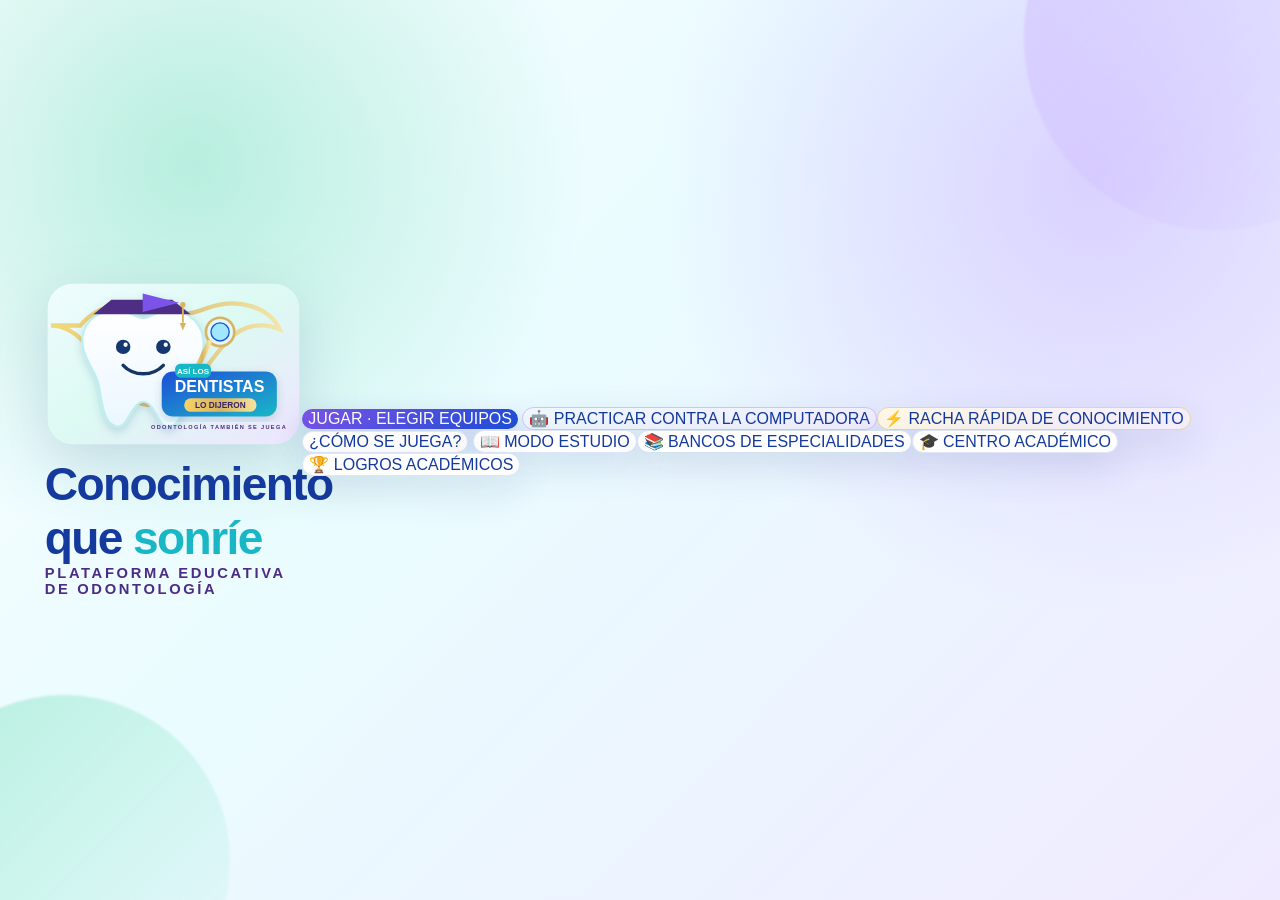
==== commit 7466d0a3: "Recupera base funcional de septiembre con bancos y sonidos nuevos" ====
--- a/app/src/main/assets/index.html
+++ b/app/src/main/assets/index.html
@@ -2,205 +2,119 @@
 <html lang="es">
 <head>
   <meta charset="utf-8">
-  <meta name="viewport" content="width=device-width,initial-scale=1,viewport-fit=cover">
-  <meta name="theme-color" content="#071824">
-  <title>Así los dentistas lo dijeron</title>
+  <meta name="viewport" content="width=device-width,initial-scale=1,maximum-scale=1,user-scalable=no,viewport-fit=cover">
+  <meta name="theme-color" content="#F7FBFF">
+  <title>Así los Dentistas lo Dijeron</title>
   <link rel="stylesheet" href="style.css">
+  <link rel="stylesheet" href="v2.css">
+  <link rel="stylesheet" href="tvshow.css">
+  <link rel="stylesheet" href="specialties.css">
+  <link rel="stylesheet" href="careo.css">
+  <link rel="stylesheet" href="narrator.css">
+  <link rel="stylesheet" href="offline-classroom.css">
+  <link rel="stylesheet" href="round-polish.css">
+  <link rel="stylesheet" href="v3.css">
+  <link rel="stylesheet" href="brand.css">
+  <link rel="stylesheet" href="engagement.css">
+  <link rel="stylesheet" href="cpu-opponent.css">
 </head>
 <body>
-  <div class="languageSwitch" aria-label="Idioma y narración">
-    <button type="button" data-lang="es" aria-label="Español">ES</button>
-    <button type="button" data-lang="en" aria-label="English">EN</button>
-    <button id="voiceToggle" class="voiceToggle" type="button" aria-label="Activar o silenciar narradora" title="Narradora">🔊</button>
-  </div>
-
-  <main id="home" class="screen home simpleHome">
-    <div class="homeGlow homeGlowOne" aria-hidden="true"></div>
-    <div class="homeGlow homeGlowTwo" aria-hidden="true"></div>
-    <div class="homeLayout">
-      <section class="homeHero">
-        <div class="brandTag"><span class="brandDot"></span> CONCURSO ODONTOLÓGICO</div>
-        <img class="homeLogo" src="logo_tucan.png" alt="Así los dentistas lo dijeron">
-        <h1 class="simpleTitle">Así los dentistas<br><em>lo dijeron</em></h1>
-        <img class="brandSlogan" src="slogan_tucan.png" alt="¡El reto odontológico de conocimientos!">
-        <div class="gameFacts">
-          <div><strong>08</strong><span>RONDAS</span></div>
-          <div><strong>20″</strong><span>POR TURNO</span></div>
-          <div><strong>3–7</strong><span>RESPUESTAS</span></div>
-        </div>
-      </section>
-
-      <section class="setupPanel" aria-labelledby="setupTitle">
-        <div class="setupPanelTop">
-          <span class="setupStep">PREPARA LA PARTIDA</span>
-          <span class="setupSpark" aria-hidden="true">✦</span>
-        </div>
-        <h2 id="setupTitle">¿Listos para jugar?</h2>
-        <p class="setupIntro">Elige el área y reúne a los equipos. El banco completo está disponible.</p>
-
-        <label class="fieldLabel" for="setupCategory">ÁREA DE ODONTOLOGÍA</label>
-        <select id="setupCategory" class="setupSelect">
-          <option value="">Todas las áreas · banco completo</option>
-        </select>
-
-        <label class="fieldLabel">MODALIDAD</label>
-        <div class="modeChoices" role="group" aria-label="Modalidad de juego">
-          <button id="setupModeDuo" class="modeChoice" type="button" aria-pressed="false">
-            <span class="modeIcon">⚡</span><span><b>Duelo</b><small>1 contra 1</small></span>
-          </button>
-          <button id="setupModeTeams" class="modeChoice selected" type="button" aria-pressed="true">
-            <span class="modeIcon">👥</span><span><b>Equipos</b><small>Compitan en grupo</small></span>
-          </button>
-        </div>
-
-        <div id="teamSizeControl" class="teamSizeControl">
-          <label class="fieldLabel" for="setupTeamSize">INTEGRANTES POR EQUIPO</label>
-          <select id="setupTeamSize" class="setupSelect">
-            <option value="2" selected>2 integrantes</option>
-            <option value="3">3 integrantes</option>
-            <option value="4">4 integrantes</option>
-            <option value="5">5 integrantes</option>
-          </select>
-        </div>
-
-        <button id="simplePlay" class="simplePlay" type="button" disabled>
-          <span>INICIAR PARTIDA</span><span class="playArrow" aria-hidden="true">↗</span>
-        </button>
-        <p id="poolSummary" class="poolSummary" aria-live="polite">Preparando banco de preguntas…</p>
-        <p class="setupNote">La puntuación representa el valor dentro del juego; no sustituye el criterio clínico.</p>
-      </section>
+  <main id="home" class="screen home">
+    <div class="homeHero">
+      <img class="homeLogo" src="brand_logo.svg" alt="Logo de Así los Dentistas lo Dijeron">
+      <div class="homeTitle">Conocimiento que <span>sonríe</span></div>
+      <div class="homeSubtitle">PLATAFORMA EDUCATIVA DE ODONTOLOGÍA</div>
     </div>
-    <div class="homeFooter"><span>🦷 APRENDE · COMPITE · RECUERDA</span><span>Diseñado para estudiantes de odontología</span></div>
+    <div class="homeActions">
+      <button id="start" class="primary">PARTIDA EN EQUIPO</button>
+      <button id="help">¿CÓMO SE JUEGA?</button>
+    </div>
   </main>
-
-  <main id="game" class="screen gameScreen hidden" aria-live="polite">
-    <header class="gameTopbar">
-      <div class="miniBrand"><span class="miniTooth">🦷</span><span>ASÍ LOS DENTISTAS<br><b>LO DIJERON</b></span></div>
+  <main id="game" class="screen hidden" aria-live="polite">
+    <header class="topbar">
+      <button id="prev" class="iconBtn" aria-label="Ronda anterior">◀</button>
       <div class="roundInfo">
-        <span id="round" class="roundPill">RONDA 1 · ×1</span>
-        <span id="progress" class="progressPill">1 / 8</span>
-        <span id="turn" class="turnPill">TURNO: EQUIPO 1</span>
+        <span id="round">Ronda 1 · ×1</span>
+        <span id="progress">1 / 8</span>
+        <span id="turn">TURNO: EQUIPO 1</span>
       </div>
-      <div class="topActions">
-        <button id="next" class="nextRoundButton hidden" type="button" disabled>▶ SIGUIENTE RONDA</button>
-        <button id="exitGame" class="exitGameBtn" type="button" aria-label="Salir de la partida">SALIR ×</button>
-      </div>
+      <button id="soundToggle" class="iconBtn soundToggle" aria-label="Apagar todo el sonido" title="Sonido">🔊</button>
+      <button id="menu" class="iconBtn" aria-label="Menú">☰</button>
+      <button id="next" class="iconBtn" aria-label="Ronda siguiente">▶</button>
     </header>
-
     <section class="board">
       <div class="questionRow">
-        <div class="questionPanel">
-          <div class="questionEyebrow"><span class="liveDot"></span> PREGUNTA DE LA RONDA</div>
-          <h1 id="question" aria-live="polite"></h1>
+        <h1 id="question"></h1>
+        <div class="timerBox" title="Tiempo para responder">
+          <span>TIEMPO</span>
+          <div><strong id="timer">30</strong><small>s</small></div>
         </div>
-        <div class="scoreMeters">
-          <div class="timerBox" title="Tiempo para responder">
-            <span>TIEMPO</span><div><strong id="timer">20</strong><small>s</small></div>
-            <i>ÚLTIMOS 10 s · CUENTA EN BITS</i>
-          </div>
-          <div class="bank" title="Puntos acumulados en esta ronda">
-            <span>BANCO</span><strong id="bank">0</strong><small>PTS</small>
-          </div>
-        </div>
+        <div class="bank" title="Puntos revelados en esta ronda"><span>BANCO</span><strong id="bank">0</strong></div>
       </div>
-
-      <div class="careoLaunchRow">
-        <button id="startFaceoff" class="startFaceoffButton" type="button">▶ INICIAR RONDA</button>
-        <span id="careoHint" class="careoHint" role="status">La narradora leerá la pregunta y comenzará el careo.</span>
-      </div>
-
-      <div id="answerEntry" class="answerEntry hidden">
-        <div class="answerEntryTitle"><span class="answerIcon">✍</span><div><b>¡Es tu turno!</b><small>Escribe la respuesta o dicta con el micrófono.</small></div></div>
-        <div class="answerInputRow">
-          <input id="answerText" type="text" inputmode="text" autocomplete="off" placeholder="Escribe tu respuesta…" aria-label="Respuesta del equipo">
-          <button id="answerSubmit" class="answerSubmit" type="button">RESPONDER</button>
-          <button id="answerMic" class="answerMic" type="button" title="Responder por voz">🎤 VOZ</button>
-        </div>
-        <button id="teamBack" class="teamBack hidden" type="button">🤝 TEAM BACK · PONERSE DE ACUERDO</button>
-        <div id="voiceRecognized" class="voiceRecognized hidden" aria-live="polite">
-          <span id="voiceRecognizedText"></span>
-          <div class="voiceConfirmActions">
-            <button id="voiceConfirm" type="button">✓ CONFIRMAR</button>
-            <button id="voiceRepeat" type="button">↻ REPETIR</button>
-          </div>
-        </div>
-        <div id="answerFeedback" class="answerFeedback" aria-live="assertive"></div>
-      </div>
-
-      <div id="answers" class="answers" aria-label="Tablero de respuestas"></div>
-      <div id="faceoff" class="faceoff hidden" aria-live="polite">
-        <div class="faceoffCopy"><span class="faceoffKicker">⚡ CAREO EN CURSO</span><strong>¡Pulsa antes que el otro equipo!</strong><small>La narradora se detendrá al primer botón.</small></div>
-        <div class="faceoffButtons">
-          <button id="faceoffTeam1" type="button" aria-label="Botón de careo del equipo 1"><span>1</span><b>EQUIPO 1</b></button>
-          <button id="faceoffTeam2" type="button" aria-label="Botón de careo del equipo 2"><span>2</span><b>EQUIPO 2</b></button>
-        </div>
-      </div>
-
-
-      <aside id="learningCard" class="learningCard hidden" aria-live="polite">
-        <span class="learningKicker">🧠 PARA RECORDAR</span>
-        <strong id="learningAnswer"></strong>
-        <p id="learningSource"></p>
-      </aside>
-
-      <div class="boardBottom">
-        <div id="strikes" class="strikes" aria-label="Errores"></div>
-        <button id="revealRemaining" class="revealRemaining hidden" type="button" disabled>👁 REVELAR RESPUESTAS RESTANTES</button>
-      </div>
+      <div id="answers" class="answers"></div>
+      <div id="strikes" class="strikes" aria-label="Errores"></div>
     </section>
-
     <footer class="scorebar">
-      <section class="team teamOne"><div class="teamName">EQUIPO 1</div><strong id="s1">0</strong><small>PUNTOS</small></section>
-      <section class="scoreCenter"><span>MARCADOR</span><b>VS</b><span>8 RONDAS</span></section>
-      <section class="team teamTwo"><div class="teamName">EQUIPO 2</div><strong id="s2">0</strong><small>PUNTOS</small></section>
+      <section class="team teamOne">
+        <button class="teamName" data-team="1">EQUIPO 1</button>
+        <strong id="s1">0</strong>
+        <button class="award" data-team="1">DAR BANCO</button>
+      </section>
+      <section class="centerControls">
+        <button id="buzz" class="danger">✖ ERROR</button>
+        <button id="undo" title="Deshacer última asignación">↶</button>
+        <button id="resetRound" title="Reiniciar ronda">↻ RONDA</button>
+      </section>
+      <section class="team teamTwo">
+        <button class="teamName" data-team="2">EQUIPO 2</button>
+        <strong id="s2">0</strong>
+        <button class="award" data-team="2">DAR BANCO</button>
+      </section>
     </footer>
   </main>
-
-  <div id="modal" class="modal hidden" role="dialog" aria-modal="true" aria-label="Resumen de partida">
+  <div id="modal" class="modal hidden" role="dialog" aria-modal="true">
     <div class="modalCard">
-      <button id="closeModal" class="closeBtn" type="button" aria-label="Cerrar">×</button>
+      <button id="closeModal" class="closeBtn">×</button>
       <div id="modalContent"></div>
     </div>
   </div>
-  <div id="strikeFlash" class="strikeFlash hidden" aria-hidden="true"><div>✖ ✖ ✖</div></div>
-
+  <div id="strikeFlash" class="strikeFlash hidden"><div>✖ ✖ ✖</div></div>
   <audio id="sndStart" src="sonido principal.mp3" preload="auto"></audio>
-  <audio id="sndGood" src="good.mp3" preload="auto"></audio>
-  <audio id="sndBad" src="error.mp3" preload="auto"></audio>
   <audio id="sndStrike1" src="primer strike.mp3" preload="auto"></audio>
   <audio id="sndStrike23" src="segundo y tercer strike.mp3" preload="auto"></audio>
   <audio id="sndFaceoff" src="faceoff_button.mp3" preload="auto"></audio>
-
-  <script src="i18n.js"></script>
+  <audio id="sndGood" src="good.mp3" preload="auto"></audio>
+  <audio id="sndBad" src="error.mp3" preload="auto"></audio>
+  <script src="questions-loader.js"></script>
+  <script>
+    document.addEventListener('DOMContentLoaded',function(){
+      var b=document.getElementById('privacyBtn');
+      if(!b)return;
+      b.addEventListener('click',function(){
+        var url='https://yomismtz.github.io/100-dentistas-dijeron/privacy.html';
+        try{if(window.Android&&Android.openUrl){Android.openUrl(url);return;}}catch(_){}
+        window.open(url,'_blank');
+      });
+    });
+  </script>
+  <script src="app.js"></script>
+  <script src="characters.js"></script>
+  <script src="v2.js"></script>
+  <script src="v2-extras.js"></script>
+  <script src="specialties.js"></script>
+  <script src="tvshow.js"></script>
+  <script src="careo.js"></script>
   <script src="narrator.js"></script>
-  <script src="english_overrides_01.js"></script>
-  <script src="english_overrides_02.js"></script>
-  <script src="english_overrides_03.js"></script>
-  <script src="english_overrides_03_011_020.js"></script>
-  <script src="english_overrides_03_021_030.js"></script>
-  <script src="english_overrides_03_031_040.js"></script>
-  <script src="english_overrides_03_041_050.js"></script>
-  <script src="english_overrides_03_051_075.js"></script>
-  <script src="english_overrides_03_076_100.js"></script>
-  <script src="english_overrides_04.js"></script>
-  <script src="english_overrides_04_031_055.js"></script>
-  <script src="english_overrides_04_056_080.js"></script>
-  <script src="english_overrides_04_081_100.js"></script>
-  <script src="english_overrides_05.js"></script>
-  <script src="english_overrides_06.js"></script>
-  <script src="english_auto_07_12.js"></script>
-  <script src="english_auto_19_24.js"></script>
-  <script src="english_auto_13_18.js"></script>
-  <script src="english_auto_25_30.js"></script>
-  <script src="english_auto_31.js"></script>
-  <script src="english_auto_32_45.js"></script>
-  <script src="english_auto_global_cleanup.js"></script>
-  <script src="english_postprocess.js"></script>
-  <script src="app.js"></script>
-  <script src="performance.js"></script>
-  <script src="flow_polish.js"></script>
-  <script src="voice_polish.js"></script>
-  <script src="stats.js"></script>
-  <script src="achievements.js"></script>
+  <script src="offline-remote.js"></script>
+  <script src="offline-modes.js"></script>
+  <script src="offline-tools.js"></script>
+  <script src="round-polish.js"></script>
+  <script src="v3-core.js"></script>
+  <script src="v3-academic.js"></script>
+  <script src="v3-show.js"></script>
+  <script src="audio-dynamics.js"></script>
+  <script src="quick-streak.js"></script>
+  <script src="engagement.js"></script>
+  <script src="cpu-opponent.js"></script>
 </body>
-</html>+</html>
--- a/app/src/main/assets/v2.css
+++ b/app/src/main/assets/v2.css
@@ -0,0 +1,3 @@
+/* V2 gameplay layer */
+.responseBar{display:grid;grid-template-columns:auto 1fr auto auto;gap:.45rem;align-items:center;margin:.2rem 0 .5rem}.responseBar button,.responseBar input{min-height:42px;border:1px solid #b88b49;border-radius:10px;background:#250606;color:#fff;padding:.45rem .7rem;font-weight:800}.responseBar input{background:#0d0b0b}.voiceBtn{background:#7b160d!important}.infoBtn{font-size:1.2rem!important}.hostBubble{display:flex;align-items:center;gap:.55rem;min-height:34px;margin:-.35rem 0 .35rem;padding:.25rem .65rem;border:1px solid #805f33;border-radius:12px;background:#160707aa}.hostTooth{font-size:1.55rem}.hostText{font-size:clamp(12px,1.4vw,18px);font-weight:800;color:#ffe1a1}.hostBubble[data-state="good"]{border-color:#4f9b38;background:#0c2b0c}.hostBubble[data-state="bad"]{border-color:#c12c2c;background:#380808}.hostBubble[data-state="tense"]{border-color:#e9b949;background:#3a2506}.faceoffGrid{display:grid;grid-template-columns:1fr 1fr;gap:1rem;margin:1rem 0}.faceoffGrid label{display:grid;gap:.4rem;font-weight:900}.faceInput{display:grid;grid-template-columns:1fr auto;gap:.4rem}.faceInput input,.wideInput,.wideArea,.setupOptions select{width:100%;padding:.8rem;border:1px solid #b99151;border-radius:10px;background:#160707;color:#fff;font:inherit}.faceInput button{border:1px solid #b99151;border-radius:10px;background:#6d110b}.secondaryWide{width:100%;margin-top:.55rem;padding:.75rem;border:1px solid #6f5a3b;border-radius:12px;background:#241010;color:#fff;font-weight:800}.teacherGrid{display:grid;grid-template-columns:1fr 1fr;gap:.6rem}.teacherGrid button{padding:.8rem;border:1px solid #a67d45;border-radius:10px;background:#350909;color:#fff;font-weight:800}.wideArea{min-height:210px;resize:vertical;margin-top:.6rem}.wideInput{margin-top:.55rem}.settingRow{display:flex;align-items:center;justify-content:space-between;gap:1rem;padding:.7rem;border-bottom:1px solid #432}.setupOptions{display:grid;grid-template-columns:1fr 1fr;gap:.7rem;margin:1rem 0}.setupOptions label{display:grid;gap:.35rem;font-weight:800}.resultTable{display:grid;gap:.25rem;margin:1rem auto;max-width:520px}.resultTable>div{display:grid;grid-template-columns:1fr 1fr 1fr;gap:.5rem;padding:.45rem .7rem;border-bottom:1px solid #5b4328}.resultTable b{text-align:right}.resultTotal{font-size:1.15rem;color:#ffe0a0}.bankVersion{position:fixed;right:.6rem;bottom:.25rem;font-size:.65rem;opacity:.45;pointer-events:none}.teamName.reactGood{animation:v2good .55s ease}.teamName.reactBad{animation:v2bad .45s ease}.teamName.reactTense{animation:v2tense .45s ease}@keyframes v2good{50%{transform:scale(1.08) rotate(-2deg)}}@keyframes v2bad{25%{transform:translateX(-7px)}50%{transform:translateX(7px)}75%{transform:translateX(-4px)}}@keyframes v2tense{50%{filter:brightness(1.8)}}.reduceMotion *{animation:none!important;transition:none!important}.largeText body{font-size:1.16em}.largeText .answer{font-size:clamp(20px,2.7vw,38px)}
+@media(max-width:780px){.faceoffGrid,.setupOptions{grid-template-columns:1fr}.teacherGrid{grid-template-columns:1fr}.responseBar{grid-template-columns:1fr auto auto}.responseBar .voiceBtn{grid-column:1/-1}}
--- a/app/src/main/assets/tvshow.css
+++ b/app/src/main/assets/tvshow.css
@@ -0,0 +1,13 @@
+/* TV Show Edition */
+.tvShowEdition{background:radial-gradient(circle at 50% 0,#351009 0,#100606 42%,#050303 100%)}
+.tvStage{position:fixed;inset:0;z-index:10000;display:grid;place-items:center;overflow:hidden;background:radial-gradient(circle at center,#5c120d 0,#180605 58%,#030202 100%);opacity:0;pointer-events:none;transition:opacity .35s ease}.tvStage.hidden{display:none}.tvStage.show{opacity:1}.tvStageCard{position:relative;z-index:4;text-align:center;max-width:90vw;padding:1rem 2rem}.tvStageKicker{font-size:clamp(12px,1.5vw,20px);font-weight:900;letter-spacing:.26em;color:#e9c06e}.tvStageTitle{font-size:clamp(46px,9vw,108px);font-weight:1000;line-height:.95;color:#fff;text-shadow:0 0 12px #d8872b,0 0 34px #8b170d;margin:.35rem 0}.tvStageSub{font-size:clamp(22px,4vw,54px);font-weight:950;color:#ffd36d;text-shadow:0 2px 0 #5b1d08}.tvStageTooth{font-size:clamp(52px,7vw,92px);animation:tvHostFloat 1.2s ease-in-out infinite alternate}.tvCurtain{position:absolute;top:0;bottom:0;width:52%;background:repeating-linear-gradient(90deg,#330605 0,#8f130c 11%,#4b0806 22%);box-shadow:inset 0 0 50px #160000;transition:transform .72s cubic-bezier(.7,0,.25,1);z-index:3}.tvCurtainLeft{left:0}.tvCurtainRight{right:0}.tvStage.show .tvCurtainLeft{transform:translateX(-96%)}.tvStage.show .tvCurtainRight{transform:translateX(96%)}.tvSpot{position:absolute;top:-20%;width:34%;height:120%;background:linear-gradient(180deg,#ffe9a63a,transparent 70%);filter:blur(8px);transform-origin:top center;z-index:1}.tvSpotLeft{left:12%;transform:rotate(17deg)}.tvSpotRight{right:12%;transform:rotate(-17deg)}.tvStage.double .tvStageTitle,.tvStage.triple .tvStageTitle{color:#ffe6a2}.tvStage.sudden{background:radial-gradient(circle at center,#3d0000 0,#090202 66%,#000 100%)}.tvStage.sudden .tvStageTitle{color:#ff4040;text-shadow:0 0 18px #ff0000}.tvStage.winner .tvStageTitle{font-size:clamp(34px,7vw,86px)}
+.tvConfetti{position:fixed;inset:0;pointer-events:none;z-index:12000;overflow:hidden}.tvConfetti span{position:absolute;top:-6%;animation:tvConfettiFall var(--fall) cubic-bezier(.2,.55,.45,1) var(--delay) forwards;color:#ffd84d;text-shadow:0 1px 2px #000}.tvConfetti span:nth-child(5n+1){color:#ffd84d}.tvConfetti span:nth-child(5n+2){color:#ef5350}.tvConfetti span:nth-child(5n+3){color:#64b5f6}.tvConfetti span:nth-child(5n+4){color:#81c784}.tvConfetti span:nth-child(5n){color:#ba68c8}@keyframes tvConfettiFall{to{transform:translateY(115vh) rotate(var(--spin));opacity:.85}}
+.answer.tvAnswerReveal{animation:tvAnswerFlip .62s cubic-bezier(.2,.8,.2,1)}@keyframes tvAnswerFlip{0%{transform:perspective(800px) rotateX(88deg) scale(.85);filter:brightness(2)}60%{transform:perspective(800px) rotateX(-8deg) scale(1.035)}100%{transform:none}}
+.tvSingleStrike{position:fixed;inset:0;display:grid;place-items:center;z-index:11000;pointer-events:none;font-size:min(42vw,330px);font-weight:1000;color:#ff241c;text-shadow:0 0 12px white,0 0 36px #ff0000;animation:tvStrike .65s ease forwards}@keyframes tvStrike{0%{opacity:0;transform:scale(2)}22%{opacity:1;transform:scale(.85)}70%{opacity:1;transform:scale(1)}100%{opacity:0;transform:scale(.7)}}
+.timerBox.tvCountdown{animation:tvClockPulse .55s ease infinite;background:#4a0909!important;border-color:#ff4c44!important;box-shadow:0 0 20px #ff271c88}.timerBox.tvTimeOut{animation:tvTimeOut .55s ease}@keyframes tvClockPulse{50%{transform:scale(1.09)}}@keyframes tvTimeOut{40%{filter:brightness(2.4);transform:scale(1.15)}}
+.team.tvSpotlightTeam{box-shadow:0 0 0 2px #e9bc64,0 0 28px #f5b84688,inset 0 0 24px #ffffff0a;transform:translateY(-2px);transition:box-shadow .3s ease,transform .3s ease}.tvPointChip{position:fixed;z-index:11500;transform:translate(-50%,-50%);transition:transform .75s cubic-bezier(.18,.75,.2,1),opacity .7s ease;font-size:clamp(24px,4vw,52px);font-weight:1000;color:#ffda70;text-shadow:0 2px 4px #000;pointer-events:none}
+.hostTooth.tvHostGood{animation:tvHostGood .6s ease}.hostTooth.tvHostBad{animation:tvHostBad .5s ease}.hostTooth.tvHostTense{animation:tvHostTense .5s ease}@keyframes tvHostGood{45%{transform:translateY(-8px) rotate(-7deg) scale(1.18)}}@keyframes tvHostBad{30%{transform:rotate(-12deg)}60%{transform:rotate(12deg)}}@keyframes tvHostTense{50%{transform:scale(1.14)}}@keyframes tvHostFloat{to{transform:translateY(-7px) rotate(2deg)}}
+.winnerCharacters.tvTrophyBounce{animation:tvTrophyBounce 1s cubic-bezier(.2,.8,.2,1) 2}@keyframes tvTrophyBounce{35%{transform:translateY(-18px) scale(1.11) rotate(-3deg)}65%{transform:translateY(2px) scale(.98) rotate(2deg)}}
+.modal:not(.hidden) .modalCard{animation:tvModalIn .3s ease both}@keyframes tvModalIn{from{opacity:0;transform:translateY(20px) scale(.96)}to{opacity:1;transform:none}}
+.home img{animation:tvLogoIn .9s cubic-bezier(.18,.8,.2,1) both}.homeActions{animation:tvControlsIn .7s .18s ease both}@keyframes tvLogoIn{from{opacity:0;transform:scale(.9) translateY(-18px)}to{opacity:1;transform:none}}@keyframes tvControlsIn{from{opacity:0;transform:translateY(22px)}to{opacity:1;transform:none}}
+.reduceMotion .tvStage,.reduceMotion .tvCurtain{transition:none!important}.reduceMotion .tvConfetti{display:none!important}.reduceMotion .tvSingleStrike{animation:none!important;opacity:1}.reduceMotion .team.tvSpotlightTeam{transform:none}
--- a/app/src/main/assets/specialties.css
+++ b/app/src/main/assets/specialties.css
@@ -0,0 +1,21 @@
+/* 100 Dentistas Dijeron · selector de especialidades */
+.specialtyLead{max-width:850px;margin:.25rem auto 1rem;text-align:center;color:#f4dca9}
+.specialtyGrid{display:grid;grid-template-columns:repeat(4,minmax(160px,1fr));gap:.65rem;max-height:58vh;overflow:auto;padding:.25rem}
+.specialtyCard{position:relative;min-height:145px;padding:.8rem .65rem;border:1px solid #8b642f;border-radius:15px;background:linear-gradient(180deg,#35100d,#160706);color:#fff;display:flex;flex-direction:column;align-items:center;justify-content:center;gap:.3rem;text-align:center;transition:transform .16s ease,border-color .16s ease,box-shadow .16s ease}
+.specialtyCard:hover:not(:disabled){transform:translateY(-3px);border-color:#ffd375;box-shadow:0 0 18px #b36c2177}
+.specialtyCard.selected{border:2px solid #ffe08a;background:linear-gradient(180deg,#821a0f,#3a0908);box-shadow:0 0 22px #db8d2c88}
+.specialtyCard.disabled{opacity:.48;filter:grayscale(.28);cursor:not-allowed}
+.specialtyIcon{font-size:2rem;line-height:1}
+.specialtyCard strong{font-size:.9rem;line-height:1.08}
+.specialtyCard small{font-size:.7rem;opacity:.8;min-height:2.1em}
+.specialtyCount{margin-top:.2rem;padding:.22rem .48rem;border-radius:999px;background:#090505aa;border:1px solid #74552d;font-size:.68rem;font-weight:900;color:#ffe5a7}
+.specialtyCard.selected .specialtyCount{border-color:#ffd36f;background:#6d110b}
+.specialtyBottom{display:grid;grid-template-columns:minmax(180px,.7fr) 1.3fr;gap:.75rem;align-items:end;margin-top:.8rem}
+.specialtyBottom label{display:grid;gap:.3rem;font-weight:900}
+.specialtyBottom select{padding:.72rem;border:1px solid #a77b3f;border-radius:10px;background:#160707;color:#fff;font:inherit}
+.bankProgressList{display:grid;gap:.25rem;max-height:55vh;overflow:auto;margin:.8rem 0}
+.bankProgressList>div{display:flex;justify-content:space-between;gap:1rem;padding:.48rem .65rem;border-bottom:1px solid #50381f}
+.bankProgressList b{color:#ffe09a;white-space:nowrap}
+.homeActions #bankStatusBtn{background:#27100d;border-color:#9d743e}
+@media(max-width:980px){.specialtyGrid{grid-template-columns:repeat(3,minmax(145px,1fr))}}
+@media(max-width:720px){.specialtyGrid{grid-template-columns:repeat(2,minmax(140px,1fr));max-height:52vh}.specialtyBottom{grid-template-columns:1fr}.specialtyCard{min-height:126px}}
--- a/app/src/main/assets/careo.css
+++ b/app/src/main/assets/careo.css
@@ -0,0 +1,32 @@
+/* Careo de pulsadores v2.5 */
+#game.careoLocked .board,
+#game.careoLocked .scorebar{visibility:hidden;opacity:0;pointer-events:none}
+#game.careoLocked{background:radial-gradient(circle at center,#2c0806 0,#090303 65%,#020101 100%)}
+.careoNoClose{display:none!important}
+.careoKicker{text-align:center;font-weight:1000;letter-spacing:.16em;color:#f3c96f;margin-bottom:.55rem}
+.careoQuestionScreen,.careoBuzzScreen,.careoAnswerScreen,.careoFailScreen{text-align:center}
+.careoQuestionScreen h2,.careoBuzzScreen h2{font-size:clamp(28px,4.2vw,58px);line-height:1.08;margin:.7rem auto 1rem;max-width:1000px}
+.careoQuestionScreen p,.careoBuzzScreen p{color:#efdcae}
+.careoBuzzers{display:grid;grid-template-columns:1fr 1fr;gap:1.2rem;margin:1.15rem 0 .2rem}
+.careoBuzzer{min-height:180px;border:4px solid #f3cd76;border-radius:28px;font-weight:1000;background:radial-gradient(circle at 50% 35%,#c92318,#6e0906 58%,#290302);box-shadow:inset 0 0 22px #ff6b4244,0 8px 0 #350100,0 0 28px #c62a1866;display:flex;flex-direction:column;align-items:center;justify-content:center;gap:.65rem;transition:transform .08s ease,filter .12s ease,box-shadow .12s ease}
+.careoBuzzer span{font-size:clamp(20px,2.8vw,38px)}
+.careoBuzzer b{font-size:clamp(24px,4vw,52px);color:#ffe4a1;text-shadow:0 2px 3px #300}
+.careoBuzzer:active{transform:translateY(7px);box-shadow:inset 0 0 22px #ff6b4244,0 1px 0 #350100}
+.careoBuzzer:disabled{opacity:.45;filter:grayscale(.4)}
+.careoBuzzer.buzzWinner{opacity:1!important;filter:none!important;transform:scale(1.035);box-shadow:0 0 0 4px #fff4c4,0 0 42px #ffd760}
+.careoAnswerScreen h2{font-size:clamp(30px,5vw,66px);color:#ffe19a;margin:.4rem 0}
+.careoQuestionSmall{font-size:clamp(18px,2.2vw,30px)!important;line-height:1.2!important}
+.careoClock{display:inline-flex;align-items:flex-end;gap:.2rem;padding:.5rem 1rem;margin:.5rem auto;border:2px solid #caa25c;border-radius:14px;background:#120504}
+.careoClock span{font-size:.8rem;color:#d9bd84;letter-spacing:.1em;margin-right:.45rem}
+.careoClock b{font-size:clamp(34px,5vw,62px);line-height:1;color:#fff0ae}
+.careoClock b.urgent{color:#ff3a31;animation:careoPulse .48s alternate infinite}
+.careoClock small{color:#d9bd84}
+.careoAnswerEntry{display:grid;grid-template-columns:1fr auto;gap:.55rem;max-width:780px;margin:.7rem auto}
+.careoAnswerEntry input,.careoAnswerEntry button{min-height:58px;border:1px solid #b99151;border-radius:12px;background:#100707;color:#fff;padding:.7rem 1rem;font:inherit}
+.careoAnswerEntry input{font-size:clamp(18px,2vw,28px)}
+.careoAnswerEntry button{font-size:1.6rem;background:#76150d}
+.careoBigX{font-size:clamp(70px,14vw,160px);font-weight:1000;color:#f22;text-shadow:0 0 28px #f00;line-height:1}
+@keyframes careoPulse{to{transform:scale(1.16)}}
+@media(max-height:560px){
+ .careoBuzzer{min-height:125px}.careoBuzzScreen h2,.careoQuestionScreen h2{font-size:clamp(22px,3.4vw,42px);margin:.35rem auto}.careoAnswerScreen h2{font-size:clamp(26px,4vw,48px)}
+}
--- a/app/src/main/assets/narrator.css
+++ b/app/src/main/assets/narrator.css
@@ -0,0 +1,7 @@
+/* Narrador y estado de lectura */
+.narratorBadge{position:fixed;z-index:13000;left:50%;top:max(10px,env(safe-area-inset-top));transform:translateX(-50%);padding:.55rem 1rem;border:2px solid #f0ca74;border-radius:999px;background:#250706ee;color:#fff1b7;font-weight:1000;letter-spacing:.05em;box-shadow:0 0 22px #000,0 0 18px #c8782255;pointer-events:none;animation:narratorPulse .9s ease-in-out infinite alternate}
+.careoListenState{display:inline-flex;align-items:center;justify-content:center;gap:.45rem;margin:.45rem auto;padding:.55rem .9rem;border:1px solid #b9904d;border-radius:999px;background:#1d0907;color:#ffe5a1;font-weight:900}
+.careoQuestionScreen h2{max-height:48vh;overflow:auto}
+@keyframes narratorPulse{to{filter:brightness(1.22);transform:translateX(-50%) scale(1.025)}}
+.reduceMotion .narratorBadge{animation:none}
+@media(max-height:520px){.narratorBadge{font-size:.78rem;padding:.38rem .7rem}.careoListenState{font-size:.78rem;margin:.2rem auto;padding:.35rem .65rem}}
--- a/app/src/main/assets/offline-classroom.css
+++ b/app/src/main/assets/offline-classroom.css
@@ -0,0 +1,29 @@
+/* Offline Classroom v2.7 */
+.qrGrid{display:grid;grid-template-columns:repeat(2,minmax(210px,1fr));gap:.8rem;margin-top:.8rem}
+.qrCard{display:flex;flex-direction:column;align-items:center;gap:.45rem;padding:.75rem;border:1px solid #805d32;border-radius:16px;background:#100606}
+.qrCard h3{margin:.1rem 0;color:#ffe0a0;text-align:center}
+.qrCard canvas{width:min(190px,70vw);height:auto;background:#fff;border:8px solid #fff;border-radius:8px}
+.qrCard input{width:100%;padding:.55rem;border:1px solid #6f5a3b;border-radius:8px;background:#050303;color:#ddd;font-size:.72rem}
+.warningBox{padding:.75rem;border:1px solid #d49b3a;border-radius:12px;background:#4b2c05;color:#ffe1a1}
+.academicCards{display:grid;grid-template-columns:repeat(4,1fr);gap:.55rem;margin:.8rem 0}
+.academicCards>div{display:grid;gap:.2rem;padding:.7rem;border:1px solid #73552d;border-radius:12px;background:#100606;text-align:center}
+.academicCards b{font-size:1.65rem;color:#ffe097}.academicCards span{font-size:.75rem;opacity:.82}
+.reportHard{display:grid;gap:.35rem}.reportHard>div{display:grid;grid-template-columns:auto 1fr;gap:.65rem;padding:.5rem;border-bottom:1px solid #4d3721}.reportHard b{color:#ff7d6e}
+.examCount{display:flex;align-items:baseline;justify-content:center;gap:.5rem;margin:1rem}.examCount b{font-size:3rem;color:#ffe097}
+.rouletteName{min-height:120px;display:flex;align-items:center;justify-content:center;font-size:clamp(24px,4vw,48px);font-weight:1000;color:#ffe097;text-align:center}
+.currentMatch{padding:.6rem;border:2px solid #e2b55f;border-radius:12px;background:#341006}
+.whyBox{padding:.8rem;border-left:4px solid #e2b55f;background:#120707;color:#f4e3bd;line-height:1.45}
+.compactArea{min-height:110px!important}
+.clinicalCase{margin:.35rem 0 .55rem;padding:.55rem .75rem;border:1px solid #80633b;border-radius:12px;background:#140b08;color:#f0dfb8}
+.clinicalCase b{color:#ffd783}.clinicalCase p{margin:.25rem 0 0}
+.clinicalQuestionImage{display:block;max-width:min(460px,78vw);max-height:28vh;margin:.35rem auto .6rem;object-fit:contain;border:2px solid #caa45d;border-radius:12px;background:#000}
+.projectorMode #teacherBtn,.projectorMode #infoBtn,.projectorMode .award,.projectorMode .centerControls,.projectorMode #prev,.projectorMode #next{display:none!important}
+.projectorMode .scorebar{grid-template-columns:1fr 1fr}.projectorMode .team{grid-template-columns:auto 1fr}.projectorMode .teamName{max-width:none}
+.projectorMode .board{height:73%}.projectorMode .scorebar{height:18%}
+@media(max-width:760px){.qrGrid{grid-template-columns:1fr}.academicCards{grid-template-columns:repeat(2,1fr)}}
+@media(max-height:560px){.qrCard canvas{width:130px}.clinicalQuestionImage{max-height:22vh}.academicCards b{font-size:1.25rem}.homeActions button{font-size:clamp(13px,1.7vw,19px)!important;padding:.55rem .85rem!important;min-width:150px!important}}
+
+.teacherPinBox{display:grid;justify-items:center;gap:.25rem;margin:.8rem auto;padding:.8rem 1rem;max-width:300px;border:2px solid #e2b55f;border-radius:16px;background:#130707}
+.teacherPinBox span{font-size:.78rem;letter-spacing:.12em;color:#d9bd84;font-weight:900}
+.teacherPinBox b{font-size:clamp(32px,5vw,58px);letter-spacing:.2em;color:#ffe09a}
+.singleQr{grid-template-columns:minmax(220px,360px);justify-content:center}
--- a/app/src/main/assets/round-polish.css
+++ b/app/src/main/assets/round-polish.css
@@ -0,0 +1,57 @@
+/* Tablero compacto y revisión de respuestas no encontradas */
+.board{height:73%;padding:1% 3.8%;overflow:hidden}
+.scorebar{height:18%;padding:.55% 1.6%}
+.answers{min-height:0;flex:1 1 auto;justify-content:stretch;gap:clamp(3px,.65vh,8px);overflow:hidden}
+.answer{flex:1 1 0;min-height:0;max-height:none;padding:clamp(.22rem,.7vh,.5rem) .8rem;font-size:clamp(15px,2.12vw,30px);line-height:1.05}
+.answers[data-count="4"] .answer{font-size:clamp(14px,2vw,29px)}
+.answers[data-count="5"] .answer{font-size:clamp(13px,1.82vw,26px);padding:.18rem .65rem}
+.answers[data-count="5"] .answer .num{width:2rem;height:2rem}
+.strikes{min-height:.8em;font-size:clamp(22px,3.1vw,46px)}
+.responseBar{flex:0 0 auto;margin:.12rem 0 .28rem}
+.hostBubble{flex:0 0 auto;margin:-.2rem 0 .22rem}
+.team{padding:.25rem}.team strong{font-size:clamp(28px,4.4vw,56px)}
+.teamName,.award,.centerControls button{padding:.48rem .62rem}
+
+.missedAnswer{border-color:#e1b860!important;background:linear-gradient(180deg,#31230d,#161006)!important;box-shadow:inset 0 0 18px #d8a43755}
+.roundReviewPrompt{position:fixed;z-index:19;left:50%;bottom:18.8%;transform:translateX(-50%);width:min(900px,94vw);display:flex;align-items:center;justify-content:space-between;gap:1rem;padding:.65rem .9rem;border:2px solid #e2b55f;border-radius:16px;background:#160707f2;box-shadow:0 0 26px #000;color:#fff}
+.roundReviewPrompt>div{display:grid;gap:.15rem}.roundReviewPrompt b{color:#ffe09a;font-size:clamp(14px,1.6vw,21px)}.roundReviewPrompt span{font-size:clamp(11px,1.15vw,16px);opacity:.88}
+.roundReviewPrompt button{flex:0 0 auto;padding:.7rem 1rem;border:1px solid #f0c66c;border-radius:11px;background:#6d100b;color:#fff;font-weight:900}
+.roundReviewPrompt button:disabled{opacity:.45}
+
+@media(max-height:620px){
+  .topbar{height:9%}
+  .board{height:73%;padding:.65% 3.2%}
+  .scorebar{height:18%;padding:.3% 1.2%}
+  .questionRow{margin-bottom:.2%;gap:.65rem}
+  .questionRow h1{font-size:clamp(17px,2.25vw,29px)}
+  .timerBox,.bank{min-width:84px;padding:.2rem .45rem}
+  .timerBox strong,.bank strong{font-size:clamp(21px,3vw,38px)}
+  .responseBar button,.responseBar input{min-height:34px;padding:.28rem .5rem}
+  .hostBubble{min-height:26px;padding:.16rem .45rem}
+  .hostTooth{font-size:1.2rem}
+  .answer{font-size:clamp(13px,1.8vw,23px)}
+  .answers[data-count="5"] .answer{font-size:clamp(12px,1.55vw,21px)}
+  .roundReviewPrompt{bottom:18.5%;padding:.45rem .65rem}
+}
+@media(max-height:500px){
+  .topbar{height:9%}
+  .board{height:74%;padding:.45% 2.8%}
+  .scorebar{height:17%}
+  .questionRow h1{font-size:clamp(15px,2vw,25px)}
+  .responseBar button,.responseBar input{min-height:30px}
+  .answer{font-size:clamp(12px,1.6vw,20px);border-width:1px}
+  .answers[data-count="5"] .answer{font-size:clamp(11px,1.42vw,18px)}
+  .strikes{font-size:clamp(18px,2.6vw,34px)}
+  .roundReviewPrompt{bottom:17.5%}
+}
+
+.answer.covered{pointer-events:none}
+
+/* Revelado sincronizado con la locución de respuestas faltantes */
+.answer.spokenReveal{animation:spokenAnswerReveal .7s cubic-bezier(.18,.82,.2,1)}
+@keyframes spokenAnswerReveal{
+  0%{transform:scale(.94);opacity:.25;box-shadow:0 0 0 rgba(25,183,198,0)}
+  45%{transform:scale(1.025);opacity:1;box-shadow:0 0 0 4px rgba(25,183,198,.18),0 10px 26px rgba(123,83,232,.16)}
+  100%{transform:scale(1);opacity:1}
+}
+.reduceMotion .answer.spokenReveal{animation:none}
--- a/app/src/main/assets/v3.css
+++ b/app/src/main/assets/v3.css
@@ -0,0 +1,46 @@
+/* 100 Dentistas Dijeron · Classroom Research v3 */
+.v3HistoryList,.searchResults,.mediaLibrary{display:grid;gap:.45rem;max-height:48vh;overflow:auto;margin:.6rem 0}
+.v3HistoryList button,.searchResults button,.mediaLibrary button{display:grid;gap:.18rem;text-align:left;padding:.7rem;border:1px solid #795b34;border-radius:11px;background:#180707;color:#fff}
+.v3HistoryList span,.searchResults small{opacity:.75;font-size:.78rem}
+.latencyCards{display:grid;grid-template-columns:1fr 1fr;gap:.8rem;margin:1rem 0}
+.latencyCards>div{display:grid;gap:.35rem;text-align:center;padding:1rem;border:1px solid #caa45d;border-radius:16px;background:#100606}
+.latencyCards b{font-size:clamp(30px,5vw,56px);color:#ffe09a}
+.difficultySchedule{display:grid;grid-template-columns:repeat(4,1fr);gap:.55rem}
+.difficultySchedule label{display:grid;gap:.25rem;font-weight:900}.difficultySchedule select{padding:.5rem;background:#120606;color:#fff;border:1px solid #846238;border-radius:8px}
+.champTable{display:grid;gap:.25rem}.champTable>div{display:grid;grid-template-columns:50px 1fr 70px 70px 100px;gap:.4rem;padding:.55rem;border-bottom:1px solid #5b4329;align-items:center}
+.bracket{display:grid;gap:.7rem}.bracketMatch{display:grid;grid-template-columns:1fr auto 1fr;gap:.6rem;padding:.8rem;border:1px solid #73552d;border-radius:12px;background:#110505;text-align:center}.bracketMatch.active{border:2px solid #f0c36d;box-shadow:0 0 18px #a95300}.bracketChampion{text-align:center;font-size:2rem;font-weight:1000;color:#ffe09a;padding:1rem}
+.assessmentQuestion{font-size:clamp(22px,3vw,36px)!important;font-weight:900;color:#fff2bf}
+.analyticsTable{display:grid;gap:.15rem;max-height:52vh;overflow:auto}.analyticsTable>div{display:grid;grid-template-columns:1.1fr 1.4fr 60px 80px 60px;gap:.35rem;padding:.45rem;border-bottom:1px solid #4f3924}.analyticsTable>div:first-child{position:sticky;top:0;background:#2a0a08;z-index:1}
+.qualityDot{width:12px;height:12px;border-radius:50%;display:inline-block;margin-right:.35rem}.qualityDot.green{background:#2ecc71}.qualityDot.yellow{background:#f1c40f}.qualityDot.red{background:#e74c3c}
+.qualityBanner{padding:.5rem;border-radius:10px;font-weight:900}.qualityBanner.green{background:#12371f}.qualityBanner.yellow{background:#4b3a05}.qualityBanner.red{background:#4a0b0b}
+.previewAnswers{display:grid;gap:.3rem}.previewAnswers>div{display:grid;grid-template-columns:35px 1fr 60px;gap:.4rem;padding:.45rem;border:1px solid #4e3822;border-radius:8px;background:#0e0505}
+.v3ImageZoom{display:grid;place-items:center;gap:.6rem}.v3ImageZoom img{max-width:82vw;max-height:70vh;object-fit:contain;border:2px solid #d8b76d;border-radius:12px;background:#000}
+.v3MediaHidden{filter:blur(22px) brightness(.25);pointer-events:none}.v3QuestionHidden{filter:blur(14px);user-select:none}.v3MediaReveal{align-self:center;margin:.3rem auto;padding:.5rem .8rem;border:1px solid #e0bb6a;border-radius:10px;background:#4d0b08;color:#fff;font-weight:900}
+.audioSlider{display:grid;grid-template-columns:130px 1fr 60px;gap:.7rem;align-items:center;margin:.7rem 0}.audioSlider input{width:100%}
+.v3MusicHud{position:fixed;z-index:18;right:1.2vw;top:10.2%;display:flex;gap:.45rem;align-items:center;padding:.35rem .55rem;border:1px solid #8e6c3d;border-radius:999px;background:#100606df;box-shadow:0 0 14px #000}
+.v3MusicHud button{border:0;background:transparent;font-size:1.1rem}.v3MusicHud>div{display:grid;gap:.15rem;min-width:120px}.v3MusicHud span{font-size:.65rem;color:#e9d3a5}.v3MusicHud i{display:block;height:4px;background:#3d2d1d;border-radius:999px;overflow:hidden}.v3MusicHud b{display:block;height:100%;width:0;background:#e5bf6b}
+@media(max-width:760px){.difficultySchedule{grid-template-columns:repeat(2,1fr)}.analyticsTable>div{grid-template-columns:1fr 1fr 45px 65px 45px}.champTable>div{grid-template-columns:35px 1fr 45px 45px 70px}.v3MusicHud{top:auto;bottom:20%;right:1vw}.audioSlider{grid-template-columns:100px 1fr 50px}}
+
+.topicGrid{display:grid;grid-template-columns:repeat(2,minmax(0,1fr));gap:.35rem;max-height:32vh;overflow:auto;margin:.5rem 0}
+.topicCheck{display:grid;grid-template-columns:auto 1fr auto;gap:.45rem;align-items:center;padding:.45rem .55rem;border:1px solid #5f472c;border-radius:9px;background:#110606}
+.topicCheck b{color:#ffe09a}
+.bracketTree{display:flex;gap:.8rem;align-items:flex-start;overflow-x:auto;padding:.4rem 0 .8rem}
+.bracketRound{min-width:240px;display:grid;gap:.55rem}
+.bracketRound h3{text-align:center;color:#ffe09a;margin:.2rem 0}
+.bracketMatch .winner{color:#ffe09a;font-weight:1000;text-shadow:0 0 10px #d99933}
+.mediaAssetGrid{display:grid;grid-template-columns:repeat(3,minmax(0,1fr));gap:.55rem;margin:.6rem 0}
+.mediaAssetGrid button{display:grid;gap:.3rem;justify-items:center;padding:.55rem;border:1px solid #73552d;border-radius:12px;background:#100606;color:#fff}
+.mediaAssetGrid img{width:100%;height:120px;object-fit:contain;background:#050505;border-radius:8px}
+.mediaAssetGrid span{font-size:.72rem;opacity:.75}
+@media(max-width:760px){.topicGrid{grid-template-columns:1fr}.mediaAssetGrid{grid-template-columns:1fr 1fr}.bracketRound{min-width:205px}}
+@media(max-height:520px){.mediaAssetGrid img{height:80px}.topicGrid{max-height:25vh}.bracketRound{min-width:190px}}
+
+.editorMetaGrid{display:grid;grid-template-columns:1fr 180px;gap:.5rem}.editorMetaGrid .wideInput{margin:0}@media(max-width:700px){.editorMetaGrid{grid-template-columns:1fr}}
+
+.answerEditor{display:grid;gap:.4rem;margin:.45rem 0}
+.answerEditRow{display:grid;grid-template-columns:1fr 90px 44px;gap:.4rem;align-items:center}
+.answerEditRow input{min-width:0;padding:.55rem;border:1px solid #755a36;border-radius:8px;background:#100606;color:#fff}
+.answerEditRow button{min-height:40px;border:1px solid #b45b4c;border-radius:8px;background:#4b0d0a;color:#fff;font-weight:900}
+.answerEditorFooter{display:flex;justify-content:space-between;align-items:center;gap:.7rem;margin-bottom:.65rem}
+.answerEditorFooter button{padding:.45rem .7rem;border:1px solid #d5ac5d;border-radius:9px;background:#36100b;color:#fff;font-weight:900}
+@media(max-width:680px){.answerEditRow{grid-template-columns:1fr 72px 40px}.answerEditorFooter{align-items:flex-start;flex-direction:column}}
--- a/app/src/main/assets/brand.css
+++ b/app/src/main/assets/brand.css
@@ -0,0 +1,228 @@
+/* Así los Dentistas lo Dijeron · identidad visual 3.0.6
+   Capa final: edtech dental, clínica, limpia y sin estética de concurso televisivo. */
+:root{
+ --brand-blue:#1E4ED8;--brand-blue-deep:#153A9E;--brand-turq:#19B7C6;--brand-mint:#86E3C3;
+ --brand-purple:#7B53E8;--brand-violet:#4D2D84;--brand-lilac:#CDB7FF;--brand-gold:#D8B45F;
+ --brand-gold-soft:#F4DEA2;--brand-bg:#F7FBFF;--brand-surface:#FFFFFF;--brand-soft:#E7EEF7;
+ --brand-ink:#1C2A44;--brand-muted:#63718A;--brand-danger:#E85D75;
+ --brand-shadow:0 14px 38px rgba(45,65,120,.14);--brand-radius:22px;
+}
+html,body{font-family:Inter,Poppins,"Segoe UI",Roboto,Arial,sans-serif;background:var(--brand-bg);color:var(--brand-ink)}
+button,input,select,textarea{font-family:inherit}
+.home{
+ background:
+ radial-gradient(circle at 15% 18%,rgba(134,227,195,.55),transparent 30%),
+ radial-gradient(circle at 85% 20%,rgba(205,183,255,.58),transparent 33%),
+ linear-gradient(135deg,#f9fdff 0%,#eafcff 42%,#f0eaff 100%);
+ color:var(--brand-ink)
+}
+.home:before,.home:after{content:"";position:fixed;border-radius:50%;pointer-events:none;filter:blur(1px);opacity:.55}
+.home:before{width:26vw;height:26vw;left:-8vw;bottom:-10vw;background:linear-gradient(135deg,var(--brand-mint),transparent)}
+.home:after{width:30vw;height:30vw;right:-10vw;top:-12vw;background:linear-gradient(135deg,var(--brand-lilac),transparent)}
+.homeHero{gap:.55rem;position:relative;z-index:1}
+.homeLogo{width:min(48vw,520px);max-height:56vh;filter:drop-shadow(0 18px 28px rgba(42,79,132,.17))}
+.homeTitle{font-size:clamp(24px,3.6vw,54px);font-weight:900;color:var(--brand-blue-deep);text-shadow:none;letter-spacing:-.035em}
+.homeTitle span{color:var(--brand-turq)}
+.homeSubtitle{color:var(--brand-violet);font-size:clamp(10px,1.15vw,16px);letter-spacing:.18em;font-weight:800}
+.homeActions{position:relative;z-index:1}
+.homeActions button{border:1px solid rgba(30,78,216,.14);background:#fff;color:var(--brand-blue-deep);box-shadow:var(--brand-shadow);border-radius:16px}
+.homeActions .primary{background:linear-gradient(135deg,var(--brand-purple),var(--brand-blue));color:#fff;border:0;box-shadow:0 12px 30px rgba(83,70,205,.28)}
+.homeActions button:active{transform:translateY(1px)}
+
+.topbar{background:rgba(255,255,255,.96);border-bottom:1px solid #dce8f6;color:var(--brand-ink);box-shadow:0 5px 24px rgba(46,73,123,.08)}
+.iconBtn{background:#f5f9ff;color:var(--brand-blue);border:1px solid #d7e4f5;border-radius:14px}
+.roundInfo #turn{background:#eefbf8;color:#157a7f;border:1px solid #a7e8db}
+.board{border:1px solid #dce9f5;background:linear-gradient(145deg,#fff 0%,#f4fbff 56%,#f4efff 100%);box-shadow:var(--brand-shadow);color:var(--brand-ink)}
+.questionRow h1{color:#173b79}
+.timerBox,.bank{background:#fff;border:1px solid #d5e4f3;box-shadow:0 7px 18px rgba(43,83,130,.09)}
+.timerBox span,.bank span,.timerBox small{color:var(--brand-muted)}
+.timerBox #timer,.bank strong{color:var(--brand-purple);text-shadow:none}
+.timerBox #timer.urgent{color:var(--brand-danger);text-shadow:none}
+.answer{border:1px solid #dbe7f3;background:#fff;color:var(--brand-ink);box-shadow:0 5px 16px rgba(41,74,115,.07)}
+.answer .num{background:#edf8ff;color:var(--brand-blue);border:1px solid #c5def8}
+.answer .pts{color:var(--brand-violet)}
+.answer.covered{background:linear-gradient(135deg,#edf8ff,#f1edff);border-color:#c9dff4;color:var(--brand-blue-deep)}
+.answer.covered .num{background:linear-gradient(135deg,var(--brand-blue),var(--brand-turq));color:#fff;border:0}
+.answer.revealed{border-color:#9edfd4;background:linear-gradient(135deg,#effdf9,#fff)}
+.strikes{color:var(--brand-danger);text-shadow:none}
+.scorebar{background:#fff;border-top:1px solid #dce8f6;color:var(--brand-ink)}
+.team{border-radius:18px}
+.team.active{border-color:#94ddd4;background:#edfbf7;box-shadow:0 7px 18px rgba(25,183,198,.12)}
+.team.steal{border-color:#c3aef5;background:#f4efff;box-shadow:0 7px 18px rgba(123,83,232,.14)}
+.teamName,.award,.centerControls button{background:#f4f8fe;color:var(--brand-blue-deep);border:1px solid #d6e4f4;border-radius:13px}
+.award{background:#edf9f3;color:#167661;border-color:#bce8d4}
+.centerControls .danger,.danger{background:#fff1f4!important;color:#c83f5a!important;border-color:#ffc5d0!important}
+.modal{background:rgba(28,42,68,.34);backdrop-filter:blur(7px)}
+.modalCard{background:#fff;color:var(--brand-ink);border:1px solid #d7e5f2;box-shadow:0 25px 75px rgba(31,52,91,.24);border-radius:var(--brand-radius)}
+.menuStack button,.teacherGrid button,.secondaryWide{background:#f6f9fe;color:var(--brand-blue-deep);border:1px solid #d9e5f4}
+.responseBar button,.responseBar input,.faceInput input,.wideInput,.wideArea,.setupOptions select{
+ background:#fff;color:var(--brand-ink);border:1px solid #cfdeee;border-radius:13px
+}
+.responseBar .voiceBtn,.faceInput button{background:linear-gradient(135deg,var(--brand-turq),var(--brand-blue))!important;color:#fff!important;border:0}
+.hostBubble{background:#f6fbff;border:1px solid #d8e7f4;color:var(--brand-ink)}
+.hostText{color:var(--brand-blue-deep)}
+.hostBubble[data-state="good"]{border-color:#a7e4d4;background:#effbf7}
+.hostBubble[data-state="bad"]{border-color:#ffc2ce;background:#fff2f5}
+.hostBubble[data-state="tense"]{border-color:#ead393;background:#fffaf0}
+.settingRow,.resultTable>div,.analyticsTable>div,.champTable>div{border-color:#dce7f2}
+.resultTotal,.latencyCards b,.bracketChampion,.bracketRound h3,.bracketMatch .winner,.topicCheck b{color:var(--brand-purple)}
+.v3HistoryList button,.searchResults button,.mediaLibrary button,.latencyCards>div,.bracketMatch,.previewAnswers>div,.mediaAssetGrid button,.topicCheck{
+ background:#fff;color:var(--brand-ink);border:1px solid #d9e6f2;box-shadow:0 4px 14px rgba(43,74,116,.05)
+}
+.bracketMatch.active{border-color:var(--brand-gold);box-shadow:0 8px 22px rgba(216,180,95,.2)}
+.assessmentQuestion{color:var(--brand-blue-deep)!important}
+.analyticsTable>div:first-child{background:#eef7ff}
+.qualityBanner.green{background:#eaf9f2;color:#15715d}.qualityBanner.yellow{background:#fff8e7;color:#8c6916}.qualityBanner.red{background:#fff0f3;color:#b73d54}
+.v3ImageZoom img{border-color:#b7deda;background:#f8fbff}
+.v3MediaReveal{background:linear-gradient(135deg,var(--brand-purple),var(--brand-blue));color:#fff;border:0}
+.v3MusicHud{background:rgba(255,255,255,.94);border:1px solid #d9e5f1;color:var(--brand-ink);box-shadow:0 8px 24px rgba(38,65,110,.12)}
+.v3MusicHud span{color:var(--brand-muted)}.v3MusicHud i{background:#dfe8f4}.v3MusicHud b{background:linear-gradient(90deg,var(--brand-turq),var(--brand-purple))}
+.answerEditRow input{background:#fff;color:var(--brand-ink);border-color:#d4e2ef}.answerEditRow button{background:#fff1f4;color:#bd3c55;border-color:#f5bdc8}
+.answerEditorFooter button{background:#f3efff;color:var(--brand-violet);border-color:#d4c6f6}
+.strikeFlash{background:rgba(28,42,68,.22);backdrop-filter:blur(4px)}.strikeFlash div{color:var(--brand-danger);text-shadow:0 0 22px rgba(232,93,117,.3)}
+/* Barras y componentes legados de especialidad/show: neutralización cromática */
+[class*="panel"],[class*="card"]{border-color:#dbe7f2}
+a{color:var(--brand-blue)}
+::selection{background:var(--brand-lilac);color:var(--brand-violet)}
+
+/* Restyling of legacy gameplay modules */
+.tvShowEdition{background:linear-gradient(135deg,#f7fbff,#eefcff 48%,#f2edff)}
+.tvStage{background:radial-gradient(circle at 25% 25%,rgba(134,227,195,.5),transparent 34%),radial-gradient(circle at 75% 20%,rgba(205,183,255,.55),transparent 36%),linear-gradient(135deg,#f7fbff,#eefcff);color:var(--brand-ink)}
+.tvStageKicker{color:var(--brand-purple)}.tvStageTitle{color:var(--brand-blue-deep);text-shadow:none}.tvStageSub{color:var(--brand-turq);text-shadow:none}
+.tvCurtain{background:linear-gradient(135deg,rgba(30,78,216,.16),rgba(123,83,232,.18));box-shadow:none}
+.tvSpot{background:linear-gradient(180deg,rgba(216,180,95,.18),transparent 70%)}
+.tvStage.double .tvStageTitle,.tvStage.triple .tvStageTitle{color:var(--brand-purple)}
+.tvStage.sudden{background:linear-gradient(135deg,#fff5f7,#f6f0ff)}.tvStage.sudden .tvStageTitle{color:var(--brand-danger);text-shadow:none}
+.tvConfetti span,.tvConfetti span:nth-child(5n+1){color:var(--brand-gold)}.tvConfetti span:nth-child(5n+2){color:var(--brand-turq)}.tvConfetti span:nth-child(5n+3){color:var(--brand-blue)}.tvConfetti span:nth-child(5n+4){color:var(--brand-mint)}.tvConfetti span:nth-child(5n){color:var(--brand-purple)}
+.tvSingleStrike{color:var(--brand-danger);text-shadow:0 0 18px rgba(232,93,117,.3)}
+.timerBox.tvCountdown{background:#fff4f6!important;border-color:#f2aebd!important;box-shadow:0 0 18px rgba(232,93,117,.18)}
+.team.tvSpotlightTeam{box-shadow:0 0 0 2px var(--brand-gold),0 8px 24px rgba(216,180,95,.18);background:#fffaf0}
+.tvPointChip{color:var(--brand-purple);text-shadow:none}
+#game.careoLocked{background:linear-gradient(135deg,#f7fbff,#eafcff 45%,#f4efff)}
+.careoKicker{color:var(--brand-purple)}.careoQuestionScreen p,.careoBuzzScreen p{color:var(--brand-muted)}
+.careoBuzzer{border:2px solid #cfe3f0;background:linear-gradient(145deg,#fff,#edf8ff);color:var(--brand-blue-deep);box-shadow:0 9px 22px rgba(41,76,121,.12)}
+.careoBuzzer b{color:var(--brand-purple);text-shadow:none}.careoBuzzer:active{box-shadow:0 3px 10px rgba(41,76,121,.12)}
+.careoBuzzer.buzzWinner{box-shadow:0 0 0 4px #d7faf2,0 12px 30px rgba(25,183,198,.22);border-color:var(--brand-turq)}
+.careoAnswerScreen h2{color:var(--brand-blue-deep)}.careoClock{background:#fff;border:1px solid #d5e4f3}.careoClock span,.careoClock small{color:var(--brand-muted)}.careoClock b{color:var(--brand-purple)}
+.careoAnswerEntry input,.careoAnswerEntry button{background:#fff;color:var(--brand-ink);border:1px solid #d2e1ef}.careoAnswerEntry button{background:linear-gradient(135deg,var(--brand-turq),var(--brand-blue));color:#fff;border:0}
+.careoBigX{color:var(--brand-danger);text-shadow:none}
+.narratorBadge{border:1px solid #d6c6f4;background:rgba(255,255,255,.96);color:var(--brand-violet);box-shadow:0 8px 22px rgba(71,63,126,.13)}
+.careoListenState{border:1px solid #cfe1ef;background:#fff;color:var(--brand-blue-deep)}
+.specialtyLead{color:var(--brand-muted)}.specialtyCard{border:1px solid #d9e7f2;background:linear-gradient(145deg,#fff,#f5fbff);color:var(--brand-ink);box-shadow:0 5px 16px rgba(41,74,115,.06)}
+.specialtyCard:hover:not(:disabled){border-color:#9edfd7;box-shadow:0 10px 24px rgba(25,183,198,.14)}
+.specialtyCard.selected{border:2px solid var(--brand-purple);background:linear-gradient(145deg,#f7f2ff,#eefcff);box-shadow:0 10px 24px rgba(123,83,232,.14)}
+.specialtyCount{background:#eef8ff;border:1px solid #d0e3f2;color:var(--brand-blue-deep)}.specialtyCard.selected .specialtyCount{background:#eee8ff;border-color:#cbbcf4}
+.specialtyBottom select{background:#fff;color:var(--brand-ink);border:1px solid #d0e0ee}.bankProgressList>div{border-color:#dbe7f2}.bankProgressList b{color:var(--brand-purple)}
+.homeActions #bankStatusBtn{background:#fff;border-color:#d3e2ef}
+.qrCard,.academicCards>div,.teacherPinBox{border:1px solid #d9e6f2;background:#fff;box-shadow:0 5px 16px rgba(41,74,115,.06)}
+.qrCard h3,.academicCards b,.examCount b,.rouletteName,.teacherPinBox b{color:var(--brand-purple)}
+.qrCard input{background:#f7fbff;color:var(--brand-ink);border:1px solid #d5e4f2}.warningBox{border:1px solid #ead8a0;background:#fffaf0;color:#755a17}
+.reportHard>div{border-color:#dbe7f2}.reportHard b{color:var(--brand-danger)}
+.currentMatch{border:1px solid #c8b5f4;background:#f7f2ff}.whyBox{border-left-color:var(--brand-gold);background:#fffaf2;color:var(--brand-ink)}
+.clinicalCase{border:1px solid #d8e5f1;background:#f9fcff;color:var(--brand-ink)}.clinicalCase b{color:var(--brand-purple)}
+.clinicalQuestionImage{border-color:#bcdfe0;background:#f7fbff}.teacherPinBox span{color:var(--brand-muted)}
+.missedAnswer{border-color:#e7cf8a!important;background:linear-gradient(135deg,#fffaf0,#fff)!important;box-shadow:none!important}
+.roundReviewPrompt{border:1px solid #d7e5f2;background:rgba(255,255,255,.97);box-shadow:0 14px 38px rgba(37,64,106,.18);color:var(--brand-ink)}
+.roundReviewPrompt b{color:var(--brand-purple)}.roundReviewPrompt button{background:linear-gradient(135deg,var(--brand-purple),var(--brand-blue));border:0;color:#fff}
+
+
+/* Release-candidate polish: safe areas + compact landscape */
+.home{
+  padding-left:max(clamp(12px,2vw,28px),env(safe-area-inset-left,0px));
+  padding-right:max(clamp(12px,2vw,28px),env(safe-area-inset-right,0px));
+  padding-bottom:max(clamp(10px,2vh,22px),env(safe-area-inset-bottom,0px));
+}
+.topbar{
+  padding-left:max(2%,env(safe-area-inset-left,0px));
+  padding-right:max(2%,env(safe-area-inset-right,0px));
+}
+.scorebar{
+  padding-left:max(1.6%,env(safe-area-inset-left,0px));
+  padding-right:max(1.6%,env(safe-area-inset-right,0px));
+  padding-bottom:max(.55%,env(safe-area-inset-bottom,0px));
+}
+.modalCard{
+  max-width:calc(100vw - env(safe-area-inset-left,0px) - env(safe-area-inset-right,0px) - 24px);
+}
+.roundReviewPrompt{
+  max-width:calc(100vw - env(safe-area-inset-left,0px) - env(safe-area-inset-right,0px) - 20px);
+}
+@media(max-width:820px){
+  .topbar{gap:.35rem}
+  .iconBtn{min-width:44px}
+  .roundInfo{gap:.35rem}
+  .roundInfo #round{font-size:clamp(14px,2.8vw,21px)}
+  .roundInfo #progress{font-size:clamp(10px,1.8vw,14px)}
+  .roundInfo #turn{font-size:clamp(9px,1.7vw,13px);padding:.2rem .4rem}
+  .scorebar{gap:.5%}
+  .team{gap:.25rem}
+  .teamName{max-width:105px}
+  .teamName,.award,.centerControls button{font-size:clamp(10px,1.65vw,14px);padding:.38rem .42rem}
+  .centerControls{gap:.25rem}
+}
+@media(max-height:430px){
+  .modalCard{max-height:88vh;padding:1.15rem}
+  .modalCard h2{font-size:clamp(19px,3vw,28px)}
+  .modalCard li,.modalCard p{font-size:clamp(13px,1.7vw,17px);line-height:1.32}
+  .roundReviewPrompt{padding:.4rem .55rem;gap:.45rem}
+  .roundReviewPrompt button{padding:.5rem .65rem}
+}
+
+
+/* Consistencia de CTA y cierre de partida */
+.setupStart{
+  width:100%;
+  min-height:44px;
+  margin-top:.65rem;
+  padding:.75rem 1rem;
+  border:0;
+  border-radius:14px;
+  background:linear-gradient(135deg,var(--brand-purple),var(--brand-blue));
+  color:#fff;
+  font-weight:900;
+  box-shadow:0 8px 22px rgba(83,70,205,.20);
+}
+.setupStart:disabled{opacity:.45;box-shadow:none}
+.winnerStage{
+  display:grid;
+  justify-items:center;
+  gap:.55rem;
+  padding:1rem;
+  margin-bottom:.8rem;
+  border:1px solid #dbe7f2;
+  border-radius:20px;
+  background:linear-gradient(135deg,#f7fbff,#effcf8 48%,#f3edff);
+}
+.winnerCharacters{font-size:clamp(42px,8vw,90px)}
+.winnerName{font-size:clamp(26px,4.4vw,52px);font-weight:1000;color:var(--brand-blue-deep);text-align:center}
+.winnerScore{font-size:clamp(20px,3vw,36px);font-weight:900;color:var(--brand-purple);text-align:center}
+
+
+/* Audio dinámico 3.0.10 */
+.soundToggle{
+  position:relative;
+  transition:transform .16s ease,box-shadow .2s ease,background .2s ease;
+}
+.soundToggle.audioOn{
+  background:linear-gradient(135deg,var(--brand-turq),var(--brand-purple));
+  color:#fff;
+  border-color:transparent;
+  box-shadow:0 0 0 2px rgba(25,183,198,.12),0 7px 20px rgba(83,70,205,.20);
+}
+.soundToggle.audioOn:after{
+  content:"";
+  position:absolute;
+  width:7px;height:7px;
+  right:5px;top:5px;
+  border-radius:50%;
+  background:var(--brand-gold);
+  box-shadow:0 0 0 3px rgba(216,180,95,.18);
+  animation:audioBeat 1.04s ease-in-out infinite;
+}
+.soundToggle.audioMuted{
+  background:#f2f5f9;
+  color:var(--brand-muted);
+  box-shadow:none;
+}
+@keyframes audioBeat{50%{transform:scale(1.6);opacity:.55}}
+.reduceMotion .soundToggle.audioOn:after{animation:none}
--- a/app/src/main/assets/engagement.css
+++ b/app/src/main/assets/engagement.css
@@ -0,0 +1,45 @@
+/* v3.0.15 · Racha rápida, logros y microanimaciones */
+.quickStreak{
+  min-height:100vh;overflow:auto;color:var(--brand-ink);
+  background:radial-gradient(circle at 12% 16%,rgba(134,227,195,.42),transparent 28%),radial-gradient(circle at 88% 12%,rgba(205,183,255,.48),transparent 30%),linear-gradient(145deg,#f8fcff,#eefbff 46%,#f5efff);
+}
+.qsTopbar{position:sticky;top:0;z-index:6;display:grid;grid-template-columns:auto 1fr auto;align-items:center;gap:.7rem;padding:max(.7rem,env(safe-area-inset-top,0px)) max(1rem,env(safe-area-inset-right,0px)) .7rem max(1rem,env(safe-area-inset-left,0px));background:rgba(255,255,255,.95);backdrop-filter:blur(10px);border-bottom:1px solid #dbe7f2}
+.qsTopbar>div{display:grid;text-align:center}.qsTopbar b{color:var(--brand-blue-deep);font-size:clamp(13px,2.2vw,20px)}.qsTopbar span{color:var(--brand-muted);font-size:12px}
+.qsBody{width:min(900px,calc(100% - 24px));margin:auto;padding:clamp(12px,2vw,24px) 0 max(24px,env(safe-area-inset-bottom,0px))}
+.qsStats{display:grid;grid-template-columns:repeat(3,1fr);gap:.6rem}.qsStats>div{background:#fff;border:1px solid #d9e6f2;border-radius:15px;padding:.55rem;text-align:center;box-shadow:0 5px 16px rgba(41,74,115,.06)}
+.qsStats small{display:block;color:var(--brand-muted);font-size:10px;font-weight:900;letter-spacing:.1em}.qsStats b{display:block;color:var(--brand-purple);font-size:clamp(18px,3.4vw,30px)}
+#qsTime.urgent{color:var(--brand-danger);animation:qsPulse .6s ease-in-out infinite alternate}
+.qsTrack{height:7px;background:#dfeaf4;border-radius:99px;overflow:hidden;margin:.65rem 0 1rem}.qsTrack i{display:block;height:100%;width:0;background:linear-gradient(90deg,var(--brand-turq),var(--brand-purple));transition:width .3s ease}
+.qsCard,.qsFinal{background:#fff;border:1px solid #d9e6f2;border-radius:24px;box-shadow:var(--brand-shadow);padding:clamp(18px,4vw,34px);text-align:center}
+.qsBolt{font-size:clamp(36px,7vw,68px);filter:drop-shadow(0 7px 12px rgba(216,180,95,.25))}.qsCard h1{color:var(--brand-blue-deep);font-size:clamp(20px,3vw,34px);line-height:1.2}
+.qsControls{display:grid;grid-template-columns:1fr auto auto;gap:.55rem;margin-top:1rem}.qsControls input{min-width:0;padding:.8rem;border:1px solid #cfdeee;border-radius:14px;font-size:16px}.qsControls button{border:0;border-radius:14px;padding:.8rem .9rem;font-weight:900}.qsControls #qsMic{background:linear-gradient(135deg,var(--brand-turq),var(--brand-blue));color:#fff}.qsControls #qsSubmit{background:linear-gradient(135deg,var(--brand-purple),var(--brand-blue));color:#fff}
+.qsFeedback{display:grid;grid-template-columns:auto 1fr auto;align-items:center;gap:.6rem;margin-top:1rem;padding:.8rem 1rem;border-radius:16px;text-align:left}.qsFeedback.good{background:#edfbf7;border:1px solid #a7e4d4}.qsFeedback.bad{background:#fff2f5;border:1px solid #ffc2ce}.qsFeedback strong{font-size:clamp(20px,3vw,30px);color:var(--brand-purple)}
+.qsAnswers{margin-top:.8rem;display:grid;gap:.35rem;text-align:left}.qsAnswers>b{text-align:center;color:var(--brand-violet);font-size:12px;letter-spacing:.08em}.qsAnswers>div{display:flex;justify-content:space-between;gap:1rem;padding:.5rem .65rem;border-radius:11px;background:#f7fbff;border:1px solid #e0eaf3}.qsAnswers .mine{background:#effbf7;border-color:#a7e4d4}.qsAnswers strong{color:var(--brand-purple)}
+.qsFinal>div:first-child{font-size:64px}.qsFinal>strong{display:block;font-size:clamp(58px,12vw,110px);color:var(--brand-purple);line-height:1}.qsFinal>section{display:flex;justify-content:center;gap:1rem;flex-wrap:wrap;margin:1rem}.qsFinal>section span{background:#f4f8fe;border:1px solid #dbe7f2;border-radius:14px;padding:.65rem .9rem}
+.qsMini{display:grid;gap:.3rem;text-align:left;margin:1rem 0}.qsMini>div{display:flex;justify-content:space-between;padding:.42rem .6rem;border-bottom:1px solid #e7eef7}
+.quickStreakBtn{background:linear-gradient(135deg,#fff8e6,#f3edff)!important;border-color:#ead49a!important}
+@keyframes qsPulse{to{transform:scale(1.12)}}
+
+.dentalMicro{position:absolute;z-index:20;left:50%;top:50%;transform:translate(-50%,-50%);display:grid;justify-items:center;gap:.35rem;pointer-events:none;animation:dentalPop 1.12s ease both}
+.dentalMicro b{background:rgba(255,255,255,.96);border:1px solid #d7e5f2;border-radius:999px;padding:.38rem .7rem;color:var(--brand-violet);font-size:11px;letter-spacing:.06em;box-shadow:0 8px 20px rgba(42,67,110,.15)}
+.dentalMicroIcon{font-size:64px;filter:drop-shadow(0 10px 18px rgba(25,183,198,.22));animation:dentalGlow .65s ease-in-out alternate 2}
+.orthoTeeth{display:flex;align-items:center;gap:0;font-size:50px}.orthoTeeth i{font-style:normal;animation:toothAlign .72s ease both}.orthoTeeth i:first-child{transform:translateX(-22px) rotate(-10deg)}.orthoTeeth i:last-child{transform:translateX(22px) rotate(10deg)}.orthoTeeth em{font-style:normal;color:var(--brand-blue);font-size:34px;animation:bracketFlash .6s ease alternate 2}
+.endoTooth{position:relative;font-size:76px}.endoTooth i{position:absolute;left:50%;top:36%;width:5px;height:0;border-radius:99px;background:linear-gradient(var(--brand-gold),var(--brand-turq));transform:translateX(-50%);animation:rootLight .8s ease forwards;box-shadow:0 0 12px var(--brand-gold)}
+.implantAnim{display:grid;justify-items:center;font-size:48px}.implantAnim i{font-style:normal;animation:implantRise .8s ease both}.implantAnim span{margin-top:-15px;font-size:58px;animation:dentalGlow .6s alternate 2}
+.dentalMicro[data-type="preventive"] .dentalMicroIcon{animation:shieldPulse .55s ease alternate 2}
+.dentalMicro[data-type="anesthesia"] .dentalMicroIcon{animation:syringeTap .7s ease both}
+@keyframes dentalPop{0%{opacity:0;transform:translate(-50%,-44%) scale(.72)}18%,78%{opacity:1;transform:translate(-50%,-50%) scale(1)}100%{opacity:0;transform:translate(-50%,-56%) scale(.94)}}
+@keyframes dentalGlow{to{transform:scale(1.12);filter:drop-shadow(0 0 18px rgba(216,180,95,.75))}}
+@keyframes toothAlign{to{transform:translateX(0) rotate(0)}}
+@keyframes bracketFlash{to{color:var(--brand-turq);text-shadow:0 0 12px var(--brand-turq)}}
+@keyframes rootLight{to{height:42%}}
+@keyframes implantRise{0%{transform:translateY(22px);opacity:.3}100%{transform:translateY(0);opacity:1}}
+@keyframes shieldPulse{to{transform:scale(1.15);filter:drop-shadow(0 0 18px rgba(25,183,198,.6))}}
+@keyframes syringeTap{45%{transform:translate(-10px,8px) rotate(-15deg)}100%{transform:translate(0) rotate(0)}}
+
+.finalChallengeQ{font-size:clamp(18px,2.6vw,29px);color:var(--brand-blue-deep);line-height:1.25}
+.achievementToast{position:fixed;z-index:120;left:50%;top:max(18px,env(safe-area-inset-top,0px));transform:translate(-50%,-130%);opacity:0;display:flex;align-items:center;gap:.7rem;background:rgba(255,255,255,.97);border:1px solid #dbc9a0;border-radius:18px;padding:.7rem 1rem;box-shadow:0 18px 45px rgba(35,52,90,.25);transition:.32s ease}.achievementToast.show{transform:translate(-50%,0);opacity:1}.achievementToast>span{font-size:36px}.achievementToast div{display:grid}.achievementToast small{font-size:9px;font-weight:900;letter-spacing:.14em;color:#927221}.achievementToast b{color:var(--brand-violet)}
+.achievementGrid{display:grid;gap:.5rem}.achievementGrid>div{display:grid;grid-template-columns:auto 1fr auto;align-items:center;gap:.7rem;padding:.7rem;border-radius:15px;border:1px solid #dbe7f2;background:#f8fbff}.achievementGrid>div>span{font-size:34px}.achievementGrid section{display:grid}.achievementGrid small{color:var(--brand-muted)}.achievementGrid em{font-style:normal;font-weight:900}.achievementGrid .unlocked{background:linear-gradient(135deg,#fffaf0,#effbf7);border-color:#e8d29a}.achievementGrid .locked{opacity:.62}
+.achievementProgress{display:grid;gap:.35rem}.achievementProgress span{display:flex;justify-content:space-between;padding:.45rem .55rem;border-bottom:1px solid #e5edf5}.achievementProgress b{color:var(--brand-purple)}
+@media(max-width:600px){.qsControls{grid-template-columns:1fr auto}.qsControls #qsSubmit{grid-column:1/-1}.qsFeedback{grid-template-columns:1fr;text-align:center}.qsStats{gap:.35rem}.achievementToast{width:calc(100% - 24px)}}
+.reduceMotion .dentalMicro,.reduceMotion .dentalMicro *,.reduceMotion #qsTime.urgent{animation:none!important}
--- a/app/src/main/assets/cpu-opponent.css
+++ b/app/src/main/assets/cpu-opponent.css
@@ -0,0 +1,122 @@
+/* v3.0.16 · práctica contra computadora */
+.cpuPracticeBtn{
+  background:linear-gradient(135deg,#eef8ff,#f3efff)!important;
+  border-color:#cfc2f4!important;
+}
+.cpuFairNote{
+  padding:.65rem .75rem;
+  border:1px solid #d8e5f1;
+  background:#f7fbff;
+  border-radius:14px;
+  color:var(--brand-muted);
+}
+.cpuLevelGrid{
+  display:grid;
+  grid-template-columns:repeat(2,minmax(0,1fr));
+  gap:.55rem;
+  margin:.55rem 0 .8rem;
+}
+.cpuLevelGrid button{
+  min-height:92px;
+  display:grid;
+  grid-template-columns:auto 1fr;
+  grid-template-rows:auto auto;
+  align-items:center;
+  gap:.15rem .55rem;
+  padding:.7rem;
+  text-align:left;
+  border:1px solid #d9e5f1;
+  border-radius:15px;
+  background:#f8fbff;
+  color:var(--brand-ink);
+}
+.cpuLevelGrid button>span{
+  grid-row:1/3;
+  font-size:30px;
+}
+.cpuLevelGrid button>b{
+  color:var(--brand-blue-deep);
+  letter-spacing:.04em;
+}
+.cpuLevelGrid button>small{
+  color:var(--brand-muted);
+  line-height:1.25;
+}
+.cpuLevelGrid button.selected{
+  border:2px solid var(--brand-purple);
+  background:linear-gradient(135deg,#f5f1ff,#eefcff);
+  box-shadow:0 7px 20px rgba(123,83,232,.12);
+}
+.team.cpuTeam{
+  border-color:#cfc5f2;
+}
+.team.cpuTeam .teamName{
+  background:linear-gradient(135deg,#f6f2ff,#eef8ff);
+}
+.cpuBuzzRace{
+  display:grid;
+  grid-template-columns:1fr minmax(150px,.72fr);
+  gap:.8rem;
+  align-items:stretch;
+  margin-top:.8rem;
+}
+.cpuBrain{
+  min-height:120px;
+  display:grid;
+  place-items:center;
+  align-content:center;
+  gap:.25rem;
+  border:1px solid #d4c7f3;
+  border-radius:18px;
+  background:linear-gradient(145deg,#faf8ff,#eef9ff);
+}
+.cpuBrain>span{
+  font-size:48px;
+  animation:cpuThink 1s ease-in-out infinite alternate;
+}
+.cpuBrain>b{
+  color:var(--brand-purple);
+}
+.cpuBrain>small{
+  color:var(--brand-muted);
+}
+.cpuAnswering{
+  display:grid;
+  justify-items:center;
+  gap:.6rem;
+  text-align:center;
+}
+.cpuAnswering>span{
+  font-size:64px;
+}
+.cpuAnswering h2{
+  color:var(--brand-purple);
+}
+.cpuAnswering.wrong{
+  color:var(--brand-danger);
+}
+.cpuThinkingDots{
+  padding:.6rem .85rem;
+  border-radius:999px;
+  background:#f4f8fe;
+  color:var(--brand-blue-deep);
+  font-weight:800;
+}
+.cpuThinkingDots span{
+  display:inline-block;
+  animation:cpuDots .75s ease-in-out infinite alternate;
+}
+@keyframes cpuThink{
+  to{transform:translateY(-4px) rotate(3deg)}
+}
+@keyframes cpuDots{
+  to{transform:translateX(5px);opacity:.45}
+}
+@media(max-width:600px){
+  .cpuLevelGrid{grid-template-columns:1fr}
+  .cpuBuzzRace{grid-template-columns:1fr}
+}
+.reduceMotion .cpuBrain>span,
+.reduceMotion .cpuThinkingDots span{
+  animation:none!important;
+}
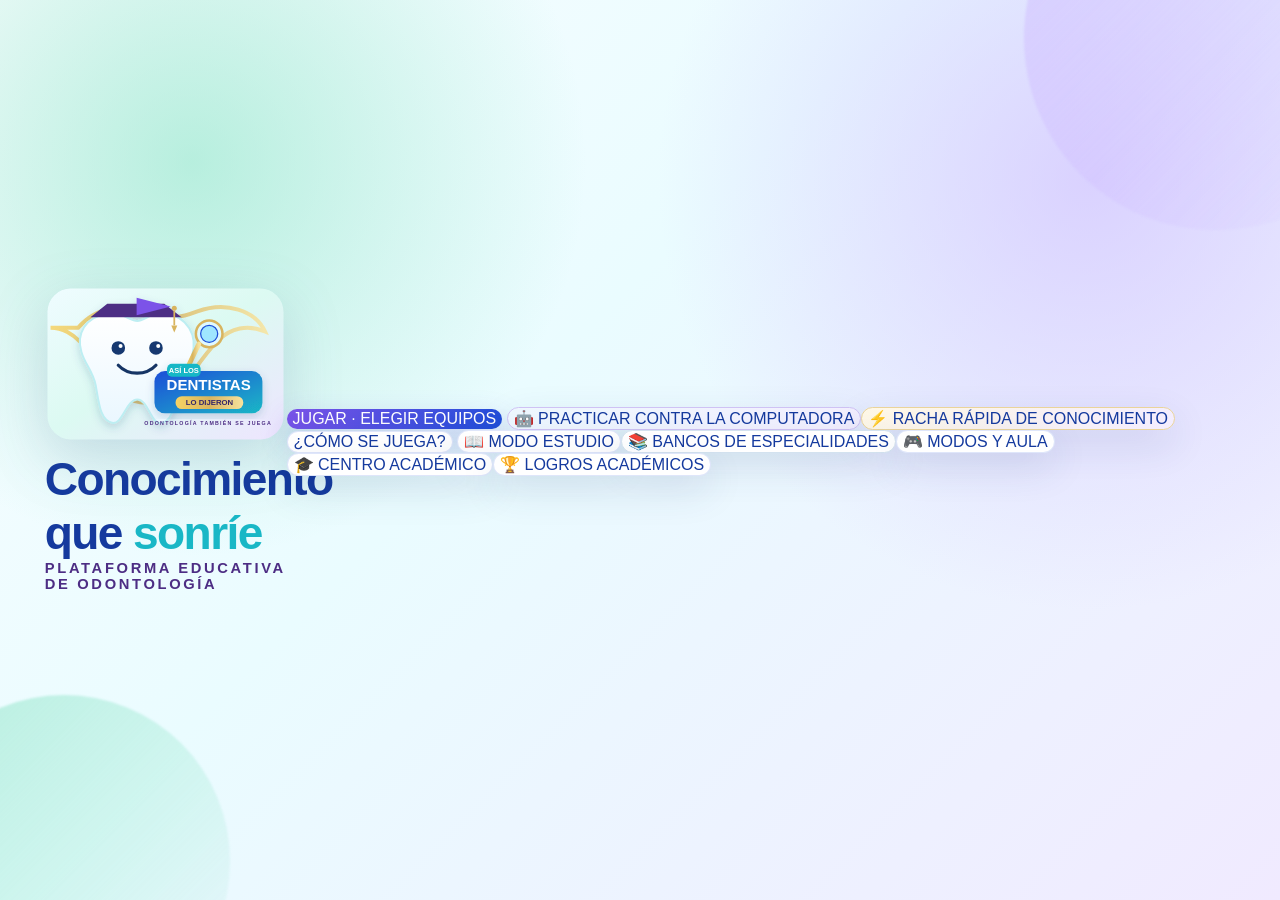
==== commit 44dad760: "Conserva intro validada y añade pista principal nueva" ====
--- a/app/src/main/assets/index.html
+++ b/app/src/main/assets/index.html
@@ -79,7 +79,8 @@
     </div>
   </div>
   <div id="strikeFlash" class="strikeFlash hidden"><div>✖ ✖ ✖</div></div>
-  <audio id="sndStart" src="sonido principal.mp3" preload="auto"></audio>
+  <audio id="sndStart" src="intro_full_original.wav" preload="auto"></audio>
+  <audio id="sndPrincipal" src="sonido principal.mp3" preload="auto"></audio>
   <audio id="sndStrike1" src="primer strike.mp3" preload="auto"></audio>
   <audio id="sndStrike23" src="segundo y tercer strike.mp3" preload="auto"></audio>
   <audio id="sndFaceoff" src="faceoff_button.mp3" preload="auto"></audio>
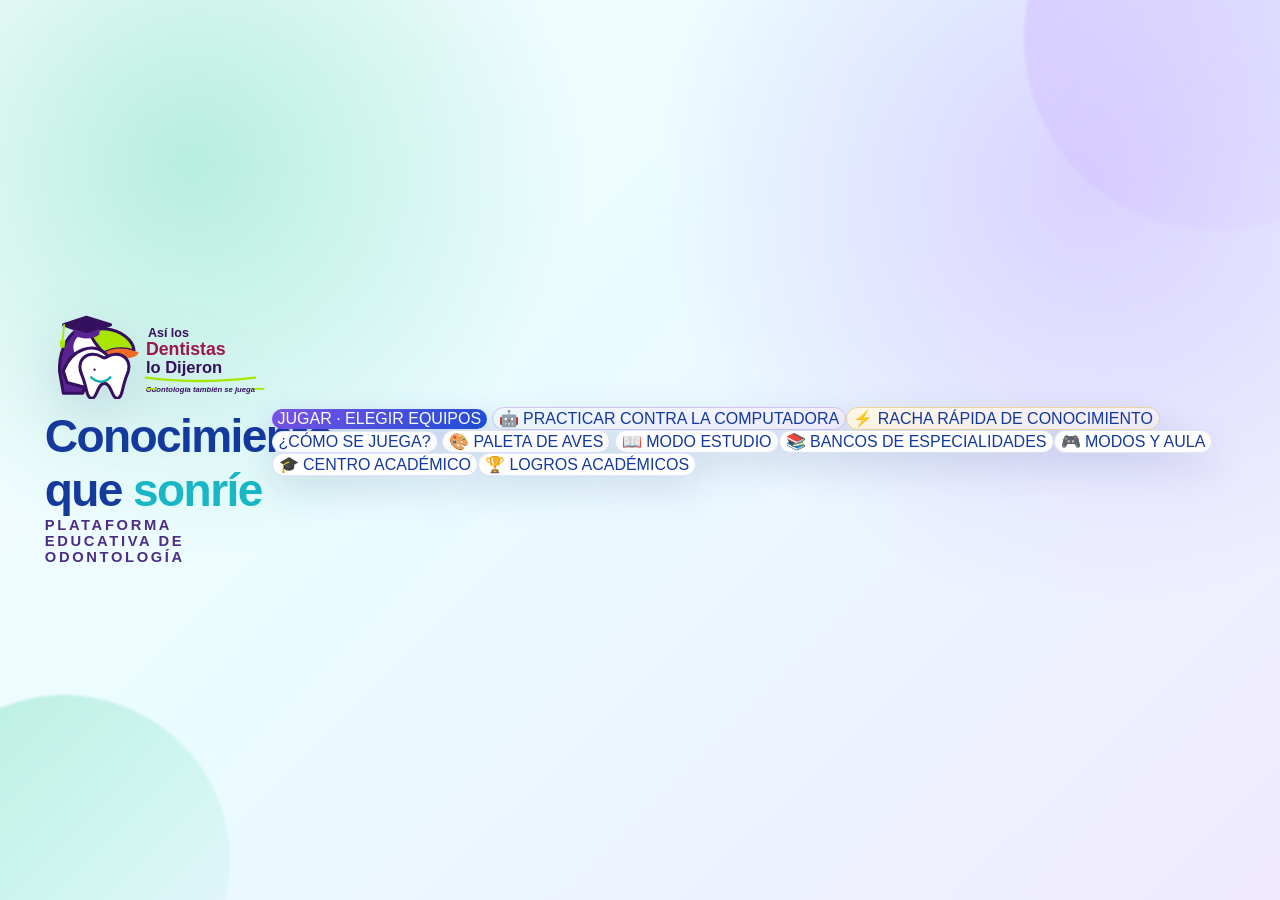
==== commit bbd2c845: "Añade selector de paletas de aves al inicio" ====
--- a/app/src/main/assets/index.html
+++ b/app/src/main/assets/index.html
@@ -2,7 +2,7 @@
 <html lang="es">
 <head>
   <meta charset="utf-8">
-  <meta name="viewport" content="width=device-width,initial-scale=1,maximum-scale=1,user-scalable=no,viewport-fit=cover">
+  <meta name="viewport" content="width=device-width,initial-scale=1,minimum-scale=0.5,maximum-scale=5,user-scalable=yes,viewport-fit=cover">
   <meta name="theme-color" content="#F7FBFF">
   <title>Así los Dentistas lo Dijeron</title>
   <link rel="stylesheet" href="style.css">
@@ -17,6 +17,8 @@
   <link rel="stylesheet" href="brand.css">
   <link rel="stylesheet" href="engagement.css">
   <link rel="stylesheet" href="cpu-opponent.css">
+  <link rel="stylesheet" href="responsive.css">
+  <link rel="stylesheet" href="palette.css">
 </head>
 <body>
   <main id="home" class="screen home">
@@ -28,6 +30,7 @@
     <div class="homeActions">
       <button id="start" class="primary">PARTIDA EN EQUIPO</button>
       <button id="help">¿CÓMO SE JUEGA?</button>
+      <button id="paletteOpen" type="button">🎨 PALETA DE AVES</button>
     </div>
   </main>
   <main id="game" class="screen hidden" aria-live="polite">
@@ -72,6 +75,7 @@
       </section>
     </footer>
   </main>
+  <div id="paletteModal" hidden><section class="palettePanel" role="dialog" aria-modal="true" aria-labelledby="paletteTitle"><button id="paletteClose" class="paletteClose" type="button" aria-label="Cerrar">✕</button><h2 id="paletteTitle">🎨 Paletas inspiradas en aves</h2><p>Selecciona un ave para cambiar los 10 colores de la interfaz y escuchar su canto.</p><div id="paletteGrid" class="paletteGrid"></div><p class="paletteHint">El sonido se reproduce si está instalado el archivo correspondiente.</p></section></div>
   <div id="modal" class="modal hidden" role="dialog" aria-modal="true">
     <div class="modalCard">
       <button id="closeModal" class="closeBtn">×</button>
@@ -117,5 +121,6 @@
   <script src="quick-streak.js"></script>
   <script src="engagement.js"></script>
   <script src="cpu-opponent.js"></script>
+  <script src="palette.js"></script>
 </body>
 </html>
--- a/app/src/main/assets/responsive.css
+++ b/app/src/main/assets/responsive.css
@@ -0,0 +1,135 @@
+/* Adaptación multidispositivo · teléfonos, tablets, escritorio y pantallas externas
+   Se carga al final para ajustar la composición sin alterar la lógica del juego. */
+:root{
+  --ui-safe-top:env(safe-area-inset-top,0px);
+  --ui-safe-right:env(safe-area-inset-right,0px);
+  --ui-safe-bottom:env(safe-area-inset-bottom,0px);
+  --ui-safe-left:env(safe-area-inset-left,0px);
+}
+html,body{width:100%;min-width:0;min-height:100%;overscroll-behavior:none}
+body{overflow:hidden}
+.screen{min-width:0;min-height:0}
+button{touch-action:manipulation}
+img,video,canvas,svg{max-width:100%}
+.modal{padding:max(10px,var(--ui-safe-top)) max(10px,var(--ui-safe-right)) max(10px,var(--ui-safe-bottom)) max(10px,var(--ui-safe-left))}
+.modalCard{width:min( min(920px, 100%), calc(100vw - 24px));max-height:calc(100dvh - 24px);overflow:auto;overscroll-behavior:contain}
+#modalContent{min-width:0;overflow-wrap:anywhere}
+
+/* Teléfono en vertical y pantallas estrechas */
+@media (orientation:portrait) and (max-width:900px){
+  html,body{height:100%;height:100dvh}
+  #game.screen:not(.hidden){
+    height:100dvh;min-height:100dvh;
+    display:grid;grid-template-rows:auto minmax(0,1fr) auto;
+    overflow:hidden;
+  }
+  .topbar{
+    height:auto;min-height:52px;gap:clamp(4px,1.2vw,10px);
+    padding:calc(6px + var(--ui-safe-top)) max(8px,var(--ui-safe-right)) 6px max(8px,var(--ui-safe-left));
+  }
+  .iconBtn{min-width:36px;min-height:40px;height:auto;padding:5px;font-size:clamp(16px,4vw,24px)}
+  .roundInfo{min-width:0;flex-wrap:wrap;gap:2px 8px;justify-content:center;align-items:center}
+  .roundInfo #round{font-size:clamp(13px,3.4vw,20px)}
+  .roundInfo #progress{font-size:clamp(10px,2.7vw,14px)}
+  .roundInfo #turn{font-size:clamp(9px,2.5vw,13px);white-space:normal;text-align:center}
+  .board{
+    width:auto;height:auto;min-height:0;min-width:0;
+    margin:6px max(7px,var(--ui-safe-right)) 6px max(7px,var(--ui-safe-left));
+    padding:clamp(8px,2.2vw,16px);
+    border-width:2px;border-radius:clamp(14px,3vw,24px);
+    overflow:hidden;
+  }
+  .questionRow{
+    display:grid;grid-template-columns:minmax(0,1fr) auto auto;
+    align-items:center;gap:6px;margin-bottom:8px;
+  }
+  .questionRow h1{
+    grid-column:1/-1;min-width:0;font-size:clamp(18px,4.7vw,28px);
+    line-height:1.15;overflow-wrap:anywhere;
+  }
+  .timerBox,.bank{min-width:0;padding:4px 7px;border-radius:9px}
+  .timerBox span,.bank span{font-size:9px}
+  .timerBox strong,.bank strong{font-size:clamp(20px,5vw,30px)}
+  .timerBox small{font-size:10px}
+  .answers{
+    min-height:0;justify-content:flex-start;gap:6px;
+    overflow-y:auto;overscroll-behavior:contain;padding:2px;
+  }
+  .answer{
+    min-height:clamp(42px,8.5vh,68px);height:auto;flex:0 0 auto;
+    gap:8px;padding:7px 9px;border-radius:10px;
+    font-size:clamp(14px,3.6vw,21px);line-height:1.15;
+  }
+  .answer .num{width:1.8em;height:1.8em;flex:0 0 1.8em}
+  .answer .txt{min-width:0;overflow-wrap:anywhere}
+  .strikes{min-height:1em;font-size:clamp(20px,6vw,34px);padding-top:4px}
+  .scorebar{
+    height:auto;min-height:0;
+    padding:6px max(7px,var(--ui-safe-right)) calc(6px + var(--ui-safe-bottom)) max(7px,var(--ui-safe-left));
+    display:grid;grid-template-columns:minmax(0,1fr) minmax(0,1fr);
+    gap:5px 8px;
+  }
+  .team{min-width:0;display:grid;grid-template-columns:minmax(0,1fr) auto;gap:4px;padding:4px;border-width:1px}
+  .teamName{max-width:none;min-width:0;white-space:normal;font-size:clamp(10px,2.8vw,14px);padding:6px 4px}
+  .team strong{font-size:clamp(24px,7vw,40px)}
+  .award{grid-column:1/-1;width:100%;font-size:clamp(9px,2.5vw,12px);padding:5px 3px}
+  .centerControls{grid-column:1/-1;grid-row:2;gap:6px}
+  .centerControls button{min-height:36px;padding:6px 10px;font-size:clamp(11px,2.8vw,14px)}
+  .modalCard{padding:clamp(16px,4vw,26px);border-radius:16px}
+}
+
+/* Teléfonos muy pequeños: evita que los controles compitan con el tablero */
+@media (orientation:portrait) and (max-width:380px){
+  .topbar{gap:3px}
+  .iconBtn{min-width:32px;padding:4px}
+  .roundInfo{gap:1px 4px}
+  .roundInfo #turn{max-width:100%;padding:2px 5px}
+  .questionRow h1{font-size:clamp(16px,4.6vw,19px)}
+  .answer{font-size:clamp(13px,3.5vw,16px);padding:6px}
+  .teamName{font-size:10px}
+}
+
+/* Tablets en vertical: más aire y botones de tamaño táctil */
+@media (orientation:portrait) and (min-width:600px) and (max-width:1100px){
+  .topbar{min-height:64px}
+  .board{margin:10px 2%;padding:2% 3%}
+  .questionRow h1{font-size:clamp(26px,3.4vw,38px)}
+  .answer{font-size:clamp(20px,2.7vw,28px);min-height:58px}
+  .team strong{font-size:clamp(38px,5vw,56px)}
+  .teamName,.award,.centerControls button{font-size:clamp(14px,1.8vw,18px);padding:10px}
+}
+
+/* Landscape compacto: teléfonos girados y ventanas bajas */
+@media (orientation:landscape) and (max-height:520px){
+  #game.screen:not(.hidden){height:100dvh;display:grid;grid-template-rows:minmax(44px,9dvh) minmax(0,1fr) minmax(76px,22dvh)}
+  .topbar{height:auto;min-height:0;padding-top:3px;padding-bottom:3px}
+  .board{height:auto;min-height:0;margin:4px 1.5%;padding:6px 3%;border-radius:16px}
+  .questionRow{gap:8px;margin-bottom:4px}
+  .questionRow h1{font-size:clamp(17px,3.2vh,28px)}
+  .timerBox,.bank{min-width:70px;padding:3px 6px}
+  .timerBox strong,.bank strong{font-size:clamp(20px,4.2vh,32px)}
+  .answers{gap:3px;overflow-y:auto}
+  .answer{min-height:0;flex:1 1 0;padding:3px 7px;font-size:clamp(13px,2.8vh,22px)}
+  .strikes{font-size:clamp(18px,3.4vh,28px)}
+  .scorebar{height:auto;min-height:0;padding:4px 1.5% calc(4px + var(--ui-safe-bottom))}
+  .team{gap:4px;padding:3px}
+  .team strong{font-size:clamp(24px,5vh,40px)}
+  .teamName,.award,.centerControls button{font-size:clamp(10px,2.1vh,14px);padding:5px}
+}
+
+/* Escritorio, proyector y televisión: aprovecha resoluciones grandes sin estirar texto */
+@media (min-width:1100px) and (min-height:650px){
+  .topbar{padding-left:clamp(18px,2.2vw,48px);padding-right:clamp(18px,2.2vw,48px)}
+  .board{max-width:1900px;margin-left:auto;margin-right:auto;width:97%;padding:clamp(16px,1.8vw,34px) clamp(32px,4.5vw,90px)}
+  .questionRow h1{font-size:clamp(32px,2.5vw,54px)}
+  .answer{font-size:clamp(24px,1.9vw,40px);border-radius:16px}
+  .scorebar{padding-left:clamp(24px,3vw,64px);padding-right:clamp(24px,3vw,64px)}
+  .team strong{font-size:clamp(48px,4vw,84px)}
+  .teamName,.award,.centerControls button{font-size:clamp(16px,1.3vw,24px);padding:.75em 1em}
+}
+
+/* Accesibilidad: respeta preferencias de movimiento y permite desplazamiento por teclado */
+@media (prefers-reduced-motion:reduce){
+  *,*::before,*::after{scroll-behavior:auto!important;animation-duration:.01ms!important;animation-iteration-count:1!important;transition-duration:.01ms!important}
+}
+:focus-visible{outline:3px solid #19B7C6;outline-offset:2px}
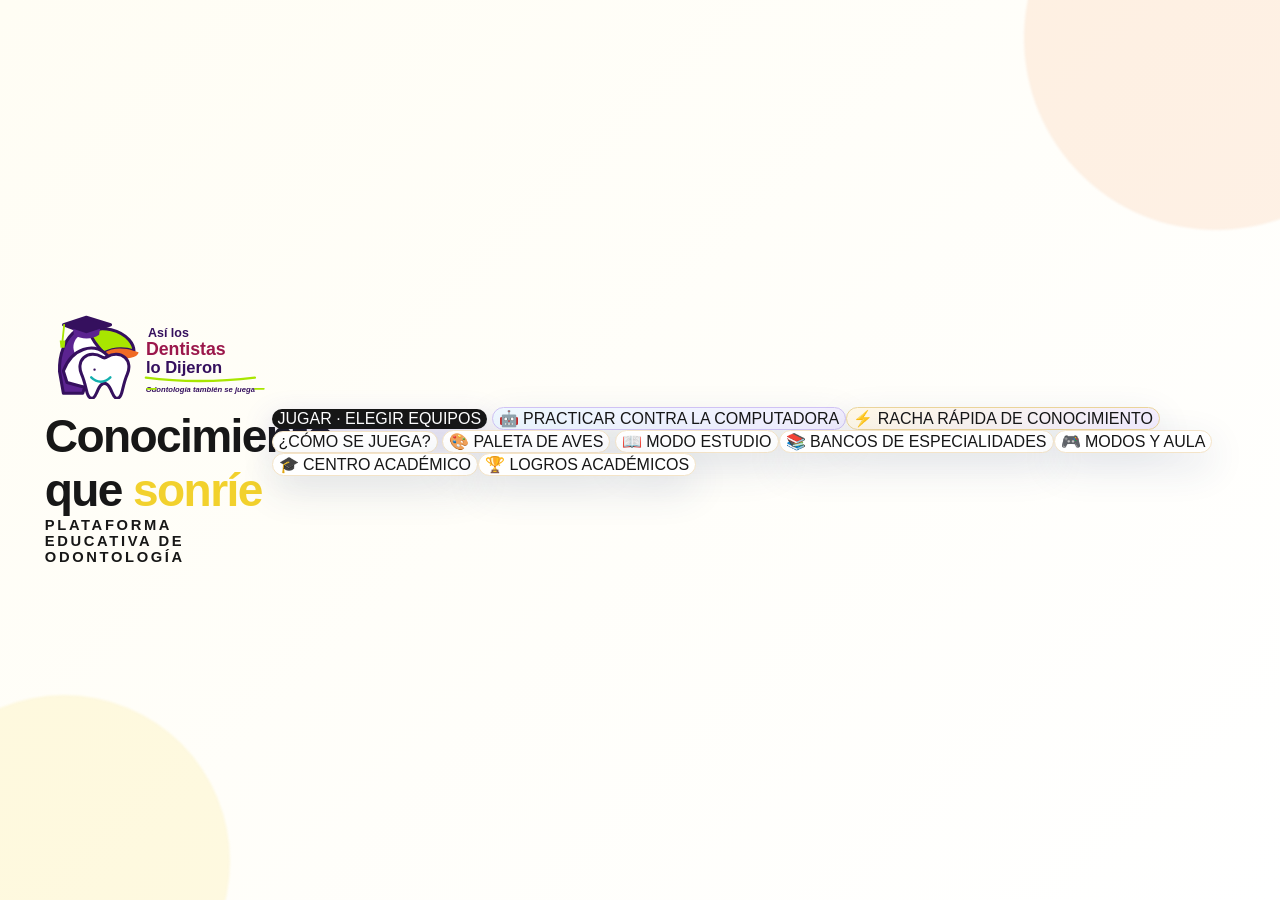
==== commit 734a9801: "Integra iconos de aves en las 12 paletas de color" ====
--- a/app/src/main/assets/index.html
+++ b/app/src/main/assets/index.html
@@ -75,7 +75,7 @@
       </section>
     </footer>
   </main>
-  <div id="paletteModal" hidden><section class="palettePanel" role="dialog" aria-modal="true" aria-labelledby="paletteTitle"><button id="paletteClose" class="paletteClose" type="button" aria-label="Cerrar">✕</button><h2 id="paletteTitle">🎨 Paletas inspiradas en aves</h2><p>Selecciona un ave para cambiar los 10 colores de la interfaz y escuchar su canto.</p><div id="paletteGrid" class="paletteGrid"></div><p class="paletteHint">El sonido se reproduce si está instalado el archivo correspondiente.</p></section></div>
+  <div id="paletteModal" hidden><section class="palettePanel" role="dialog" aria-modal="true" aria-labelledby="paletteTitle"><button id="paletteClose" class="paletteClose" type="button" aria-label="Cerrar">✕</button><h2 id="paletteTitle">🎨 Paletas inspiradas en aves</h2><p>Selecciona un ave para cambiar los 8 colores de la interfaz y escuchar su canto.</p><div id="paletteGrid" class="paletteGrid"></div><p class="paletteHint">El sonido se reproduce si está instalado el archivo correspondiente.</p></section></div>
   <div id="modal" class="modal hidden" role="dialog" aria-modal="true">
     <div class="modalCard">
       <button id="closeModal" class="closeBtn">×</button>
--- a/app/src/main/assets/palette.css
+++ b/app/src/main/assets/palette.css
@@ -0,0 +1,55 @@
+/* Paletas de aves: exactamente 8 colores controlados desde palette.js */
+:root{
+ --brand-blue:var(--bird-primary);--brand-blue-deep:var(--bird-primary);
+ --brand-turq:var(--bird-secondary);--brand-mint:var(--bird-secondary);
+ --brand-purple:var(--bird-accent);--brand-violet:var(--bird-primary);
+ --brand-lilac:var(--bird-border);--brand-gold:var(--bird-accent);
+ --brand-gold-soft:var(--bird-border);--brand-bg:var(--bird-background);
+ --brand-surface:var(--bird-surface);--brand-soft:var(--bird-border);
+ --brand-ink:var(--bird-text);--brand-muted:var(--bird-muted);
+ --brand-danger:var(--bird-accent);
+}
+html,body{background:var(--bird-background)!important;color:var(--bird-text)!important}
+.home{background:linear-gradient(135deg,var(--bird-background),var(--bird-surface))!important}
+.home:before{background:var(--bird-secondary)!important;opacity:.12}
+.home:after{background:var(--bird-accent)!important;opacity:.10}
+.homeLogo{filter:none!important}
+.homeTitle,.homeSubtitle{color:var(--bird-primary)!important;text-shadow:none!important}
+button,.menuStack button,.teacherGrid button,.secondaryWide,.teamName,.award,.centerControls button{background:var(--bird-surface)!important;color:var(--bird-primary)!important;border-color:var(--bird-border)!important}
+.homeActions .primary,.setupStart,.responseBar .voiceBtn,.faceInput button,.careoAnswerEntry button,.roundReviewPrompt button{background:var(--bird-primary)!important;color:#fff!important;border-color:var(--bird-primary)!important}
+.topbar,.scorebar{background:var(--bird-surface)!important;color:var(--bird-text)!important;border-color:var(--bird-border)!important}
+.board,.modalCard,.hostBubble,.specialtyCard,.qrCard,.clinicalCase,.roundReviewPrompt{background:var(--bird-surface)!important;color:var(--bird-text)!important;border-color:var(--bird-border)!important}
+.questionRow h1,.assessmentQuestion,.hostText,.careoKicker,.careoAnswerScreen h2{color:var(--bird-primary)!important}
+.answer{background:var(--bird-surface)!important;color:var(--bird-text)!important;border-color:var(--bird-border)!important}
+.answer .num{background:var(--bird-background)!important;color:var(--bird-primary)!important;border-color:var(--bird-border)!important}
+.answer .pts,.timerBox #timer,.bank strong,.resultTotal,.latencyCards b,.bracketChampion,.bracketRound h3,.bracketMatch .winner,.topicCheck b{color:var(--bird-accent)!important}
+.answer.covered{background:var(--bird-border)!important;color:var(--bird-primary)!important}
+.answer.revealed,.team.active{background:var(--bird-secondary)!important;border-color:var(--bird-secondary)!important}
+.team.steal,.specialtyCard.selected,.currentMatch{background:var(--bird-border)!important;border-color:var(--bird-accent)!important}
+.timerBox,.bank,.careoClock{background:var(--bird-surface)!important;border-color:var(--bird-border)!important}
+.timerBox span,.bank span,.timerBox small,.careoClock span,.careoClock small{color:var(--bird-muted)!important}
+.strikes,.careoBigX,.tvSingleStrike{color:var(--bird-accent)!important;text-shadow:none!important}
+.danger,.centerControls .danger{background:var(--bird-accent)!important;color:#fff!important;border-color:var(--bird-accent)!important}
+.modal{background:color-mix(in srgb,var(--bird-text) 35%,transparent)!important}
+input,select,textarea,.responseBar input,.responseBar button,.faceInput input,.wideInput,.wideArea,.setupOptions select{background:var(--bird-surface)!important;color:var(--bird-text)!important;border-color:var(--bird-border)!important}
+a{color:var(--bird-primary)!important}
+::selection{background:var(--bird-accent);color:#fff}
+.paletteGrid{display:grid;grid-template-columns:repeat(auto-fit,minmax(145px,1fr));gap:10px;margin-top:14px}
+.paletteChoice{display:flex;align-items:center;gap:10px;text-align:left;padding:10px!important;border:2px solid var(--bird-border)!important;border-radius:13px!important;background:var(--bird-surface)!important;color:var(--bird-text)!important}
+.paletteChoice[aria-pressed="true"]{outline:3px solid var(--bird-accent);border-color:var(--bird-primary)!important}
+.paletteSwatches{display:grid;grid-template-columns:repeat(4,12px);gap:3px;flex:none}
+.paletteSwatches i{display:block;width:12px;height:18px;border-radius:4px}
+.paletteName{font-weight:800}.paletteHint{font-size:12px;color:var(--bird-muted)}
+#paletteModal{position:fixed;inset:0;z-index:1000;background:#10101899;display:flex;align-items:center;justify-content:center;padding:16px}
+#paletteModal[hidden]{display:none}
+#paletteModal .palettePanel{width:min(760px,96vw);max-height:88vh;overflow:auto;background:var(--bird-surface);color:var(--bird-text);border:2px solid var(--bird-border);border-radius:18px;padding:18px}
+#paletteModal .palettePanel h2{margin:0 44px 6px 0;color:var(--bird-primary)}
+#paletteModal .paletteClose{float:right;padding:6px 12px!important}
+@media(max-width:520px){.paletteGrid{grid-template-columns:repeat(2,minmax(0,1fr))}.paletteChoice{padding:7px!important;gap:6px}.paletteSwatches{grid-template-columns:repeat(4,9px)}.paletteSwatches i{width:9px;height:16px}}
+
+/* Iconos de las 12 aves que identifican cada paleta */
+.paletteChoice{min-height:86px}
+.paletteBirdIcon{width:64px;height:64px;flex:0 0 64px;object-fit:contain;border-radius:10px;background:var(--bird-background)}
+.paletteChoiceInfo{display:flex;flex-direction:column;gap:5px;min-width:0}
+.paletteChoiceInfo .paletteSwatches{display:grid;grid-template-columns:repeat(4,12px);gap:3px}
+@media(max-width:520px){.paletteBirdIcon{width:48px;height:48px;flex-basis:48px}.paletteChoiceInfo{gap:3px}}
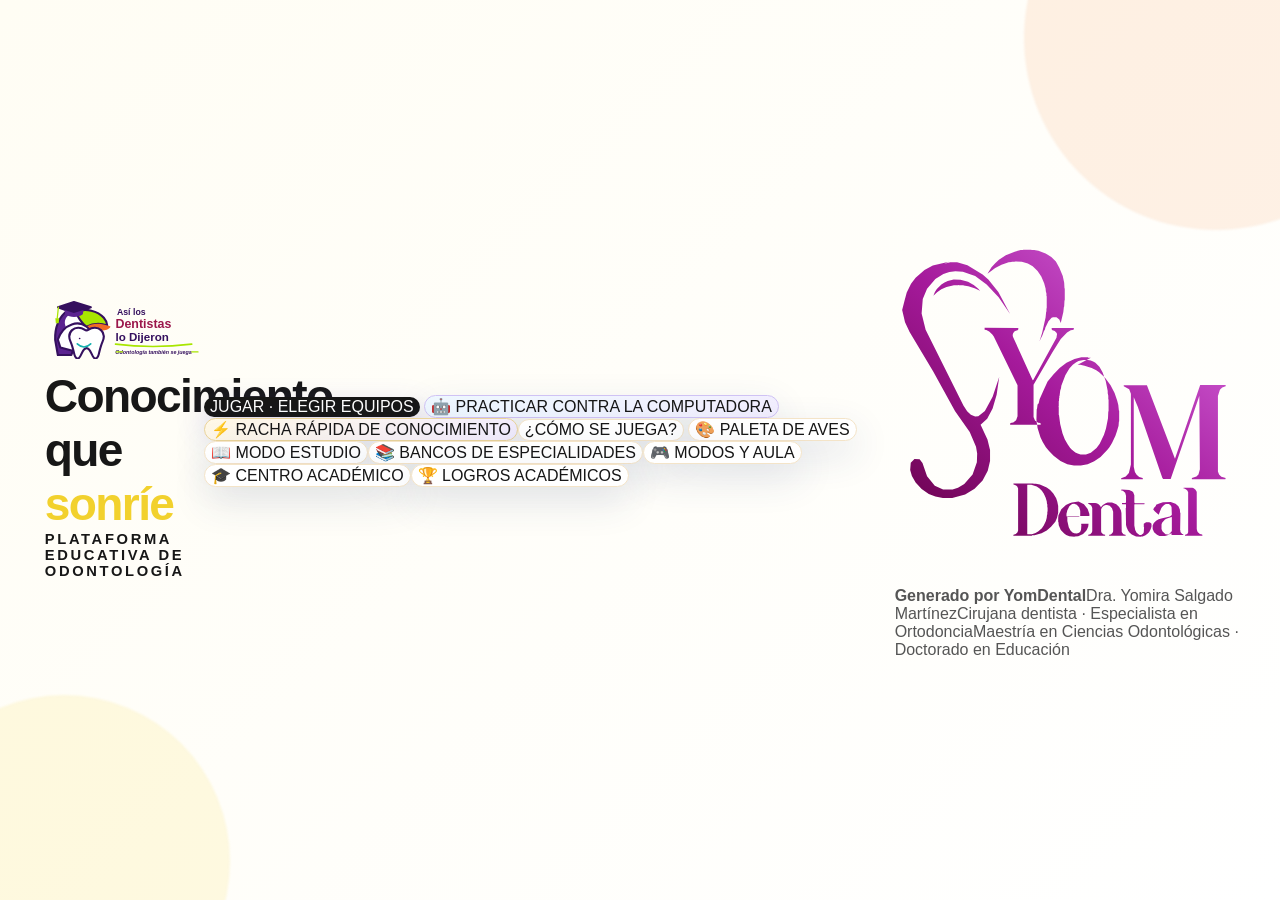
==== commit da52e522: "Añade créditos YomDental a la pantalla web" ====
--- a/app/src/main/assets/index.html
+++ b/app/src/main/assets/index.html
@@ -32,6 +32,10 @@
       <button id="help">¿CÓMO SE JUEGA?</button>
       <button id="paletteOpen" type="button">🎨 PALETA DE AVES</button>
     </div>
+    <footer id="yomdentalCredits" class="yomdentalCredits" aria-label="Créditos de autoría">
+      <img src="yomdental-logo.svg" alt="Logotipo de YomDental" loading="lazy">
+      <div><strong>Generado por YomDental</strong><span>Dra. Yomira Salgado Martínez</span><span>Cirujana dentista · Especialista en Ortodoncia</span><span>Maestría en Ciencias Odontológicas · Doctorado en Educación</span></div>
+    </footer>
   </main>
   <main id="game" class="screen hidden" aria-live="polite">
     <header class="topbar">
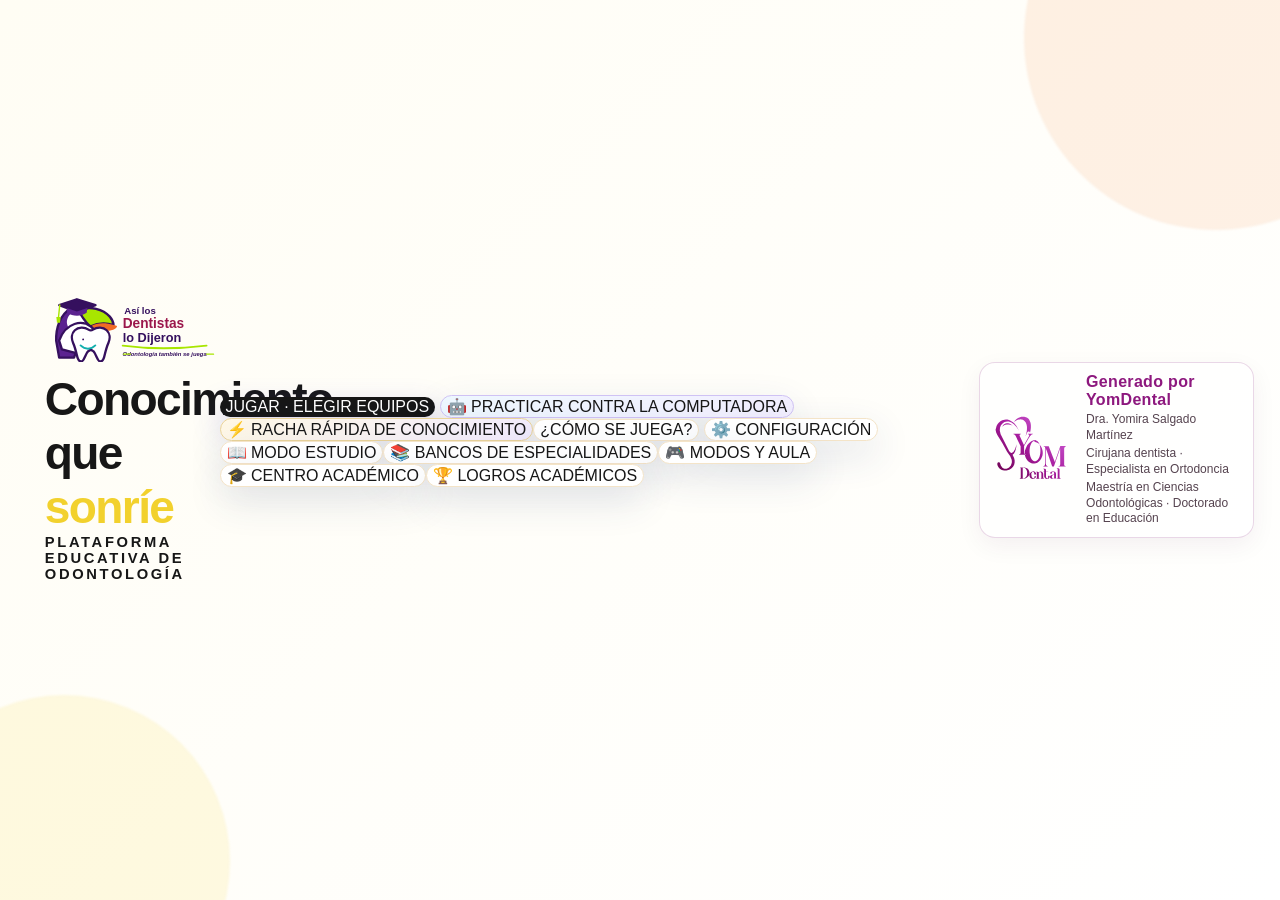
==== commit 03ba60ec: "Mueve paletas y tipografía al apartado Configuración" ====
--- a/app/src/main/assets/index.html
+++ b/app/src/main/assets/index.html
@@ -30,7 +30,7 @@
     <div class="homeActions">
       <button id="start" class="primary">PARTIDA EN EQUIPO</button>
       <button id="help">¿CÓMO SE JUEGA?</button>
-      <button id="paletteOpen" type="button">🎨 PALETA DE AVES</button>
+      <button id="paletteOpen" type="button">⚙️ CONFIGURACIÓN</button>
     </div>
     <footer id="yomdentalCredits" class="yomdentalCredits" aria-label="Créditos de autoría">
       <img src="yomdental-logo.svg" alt="Logotipo de YomDental" loading="lazy">
@@ -79,7 +79,11 @@
       </section>
     </footer>
   </main>
-  <div id="paletteModal" hidden><section class="palettePanel" role="dialog" aria-modal="true" aria-labelledby="paletteTitle"><button id="paletteClose" class="paletteClose" type="button" aria-label="Cerrar">✕</button><h2 id="paletteTitle">🎨 Paletas inspiradas en aves</h2><p>Selecciona un ave para cambiar los 8 colores de la interfaz y escuchar su canto.</p><div id="paletteGrid" class="paletteGrid"></div><p class="paletteHint">El sonido se reproduce si está instalado el archivo correspondiente.</p></section></div>
+  <div id="paletteModal" hidden><section class="palettePanel" role="dialog" aria-modal="true" aria-labelledby="paletteTitle"><button id="paletteClose" class="paletteClose" type="button" aria-label="Cerrar">✕</button><h2 id="paletteTitle">⚙️ Configuración del juego</h2>
+  <section class="appearanceSettings"><h3>🎨 Paleta de aves</h3><p>Elige una paleta; sus ocho colores se aplicarán a toda la interfaz.</p><div id="paletteGrid" class="paletteGrid"></div></section>
+  <section class="appearanceSettings"><h3>🔤 Tipografía</h3><label for="fontChoice">Tipo de letra</label><select id="fontChoice" class="appearanceSelect"><option value="system">1. Sistema</option><option value="rounded">2. Redondeada</option><option value="serif">3. Serif clásica</option><option value="humanist">4. Humanista</option><option value="mono">5. Monoespaciada</option><option value="condensed">6. Condensada</option><option value="georgia">7. Georgia</option><option value="trebuchet">8. Trebuchet</option></select><div id="fontPreview" class="fontPreview">Así los Dentistas lo Dijeron · Vista previa</div>
+  <label for="fontSizeChoice">Tamaño de letra <strong id="fontSizeValue">100%</strong></label><input id="fontSizeChoice" type="range" min="85" max="130" step="5" value="100"></section>
+  <p class="paletteHint">La configuración se guarda en este dispositivo y funciona sin conexión. El canto se reproduce al seleccionar un ave.</p></section></div>
   <div id="modal" class="modal hidden" role="dialog" aria-modal="true">
     <div class="modalCard">
       <button id="closeModal" class="closeBtn">×</button>
--- a/app/src/main/assets/brand.css
+++ b/app/src/main/assets/brand.css
@@ -226,3 +226,12 @@
 }
 @keyframes audioBeat{50%{transform:scale(1.6);opacity:.55}}
 .reduceMotion .soundToggle.audioOn:after{animation:none}
+
+
+/* Créditos YomDental */
+.yomdentalCredits{display:flex;align-items:center;justify-content:center;gap:14px;width:min(760px,94%);margin:clamp(12px,2vh,22px) auto 0;padding:10px 14px;border:1px solid rgba(133,35,125,.18);border-radius:16px;background:rgba(255,255,255,.72);box-shadow:0 8px 24px rgba(70,20,70,.06);color:#512044;text-align:left}
+.yomdentalCredits img{display:block;width:clamp(54px,8vw,78px);height:auto;flex:0 0 auto}
+.yomdentalCredits div{display:flex;flex-direction:column;gap:3px;min-width:0}
+.yomdentalCredits strong{font-size:clamp(13px,1.5vw,16px);color:#8d187e;letter-spacing:.02em}
+.yomdentalCredits span{font-size:clamp(10px,1.15vw,12px);line-height:1.3;color:#55434f}
+@media(max-width:520px){.yomdentalCredits{gap:9px;padding:8px 10px}.yomdentalCredits img{width:52px}.yomdentalCredits span{font-size:10px}}
